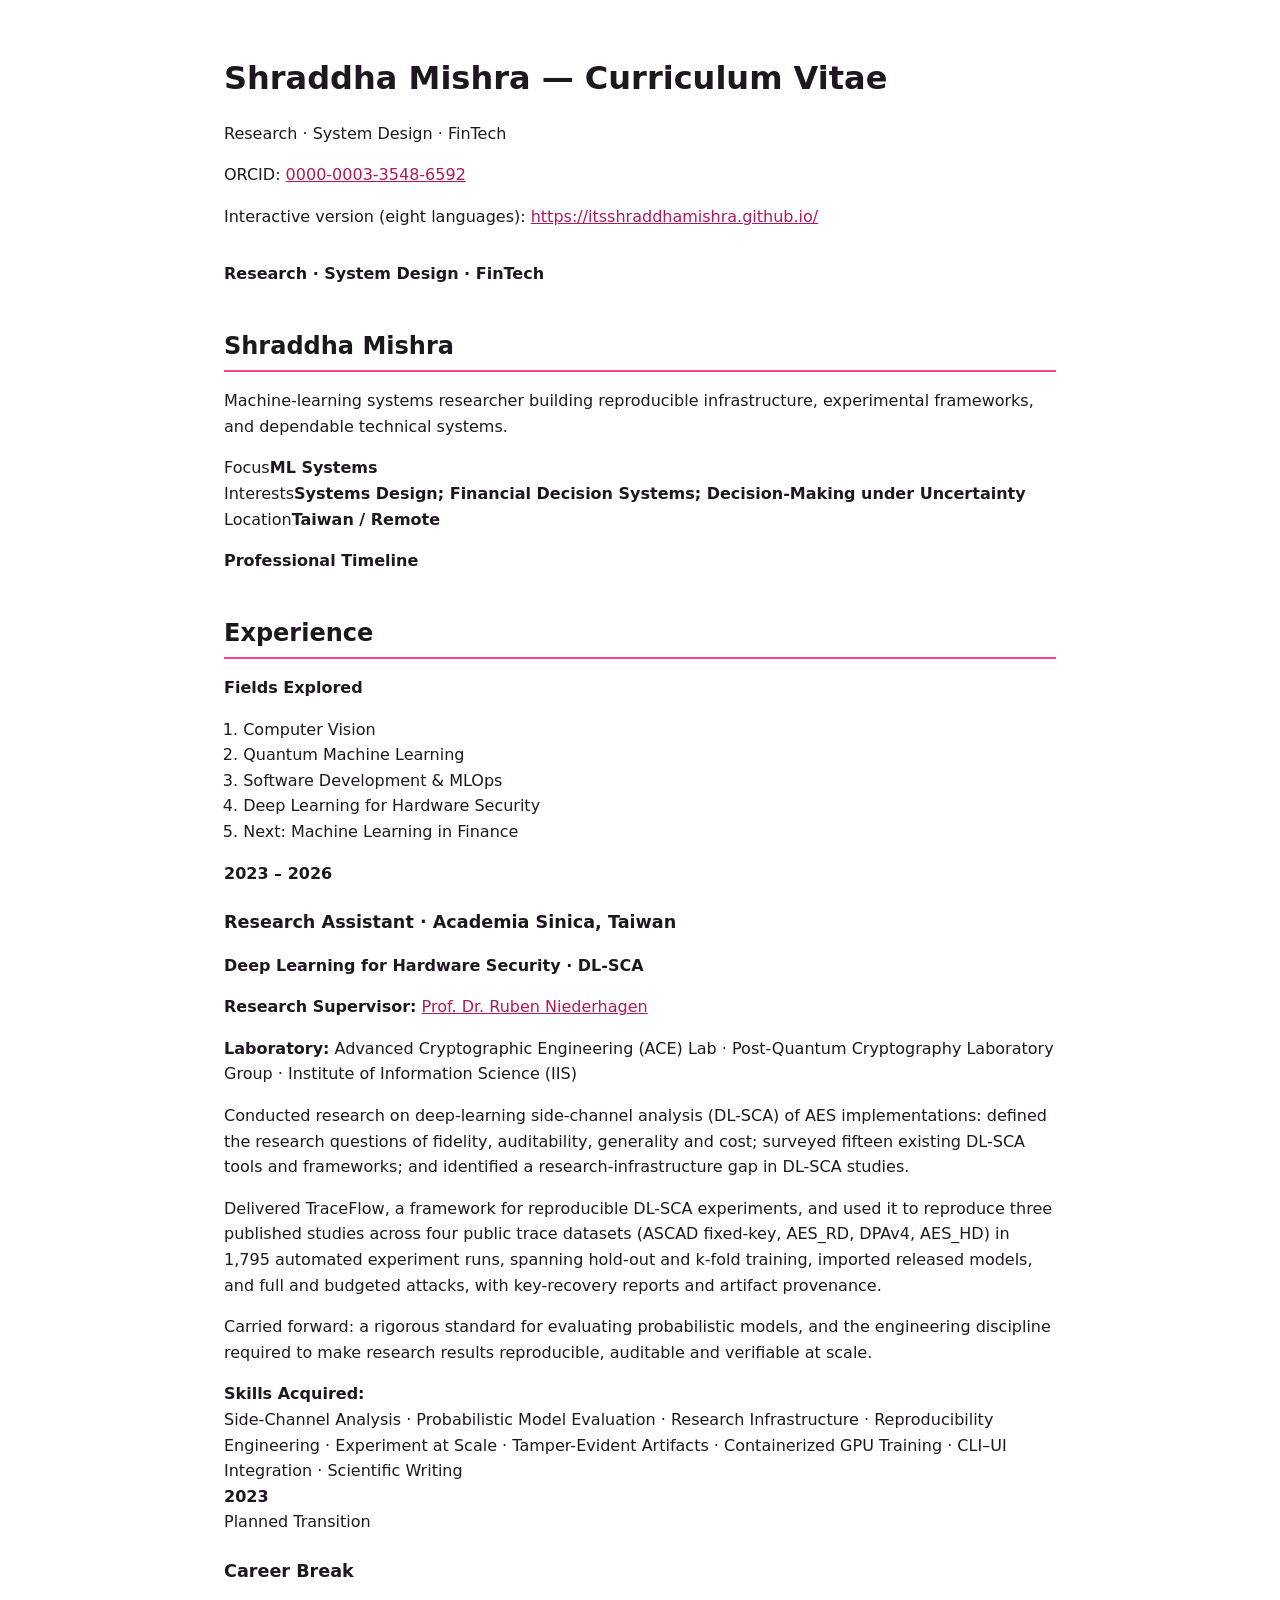
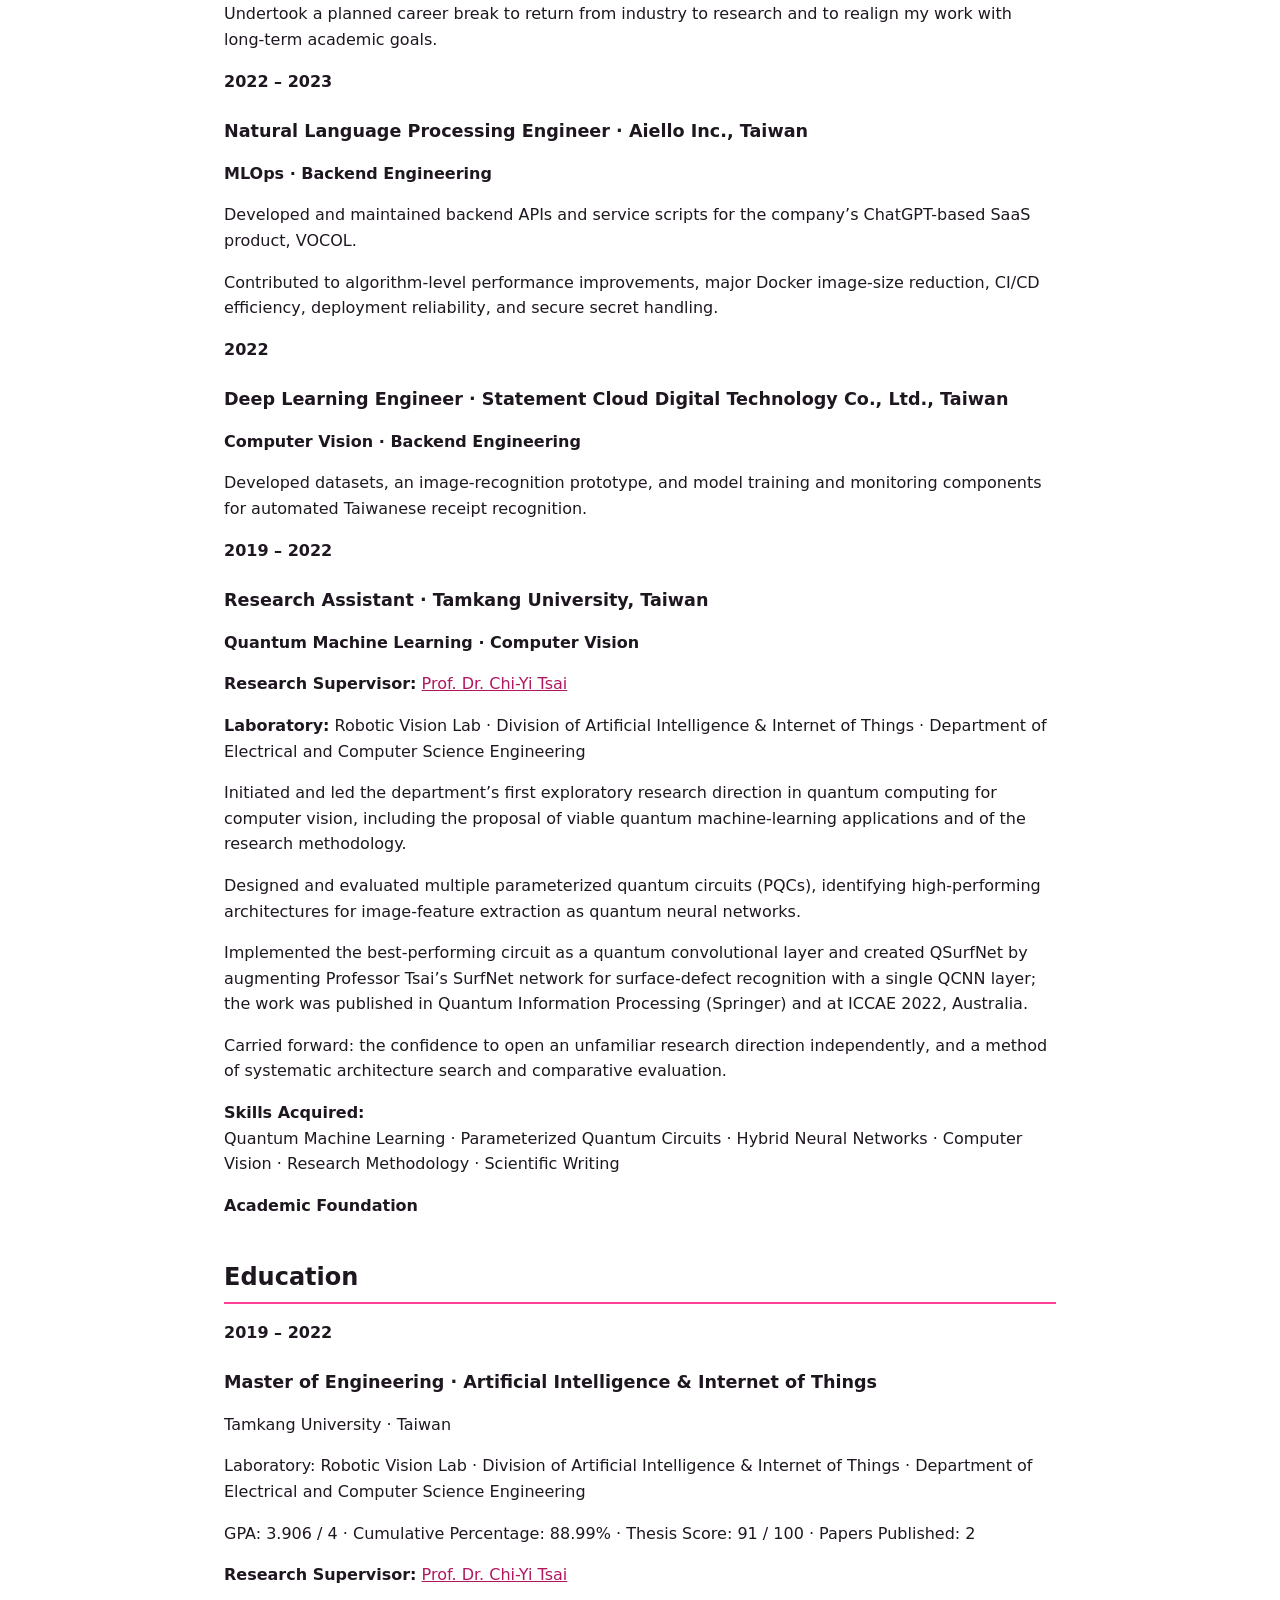
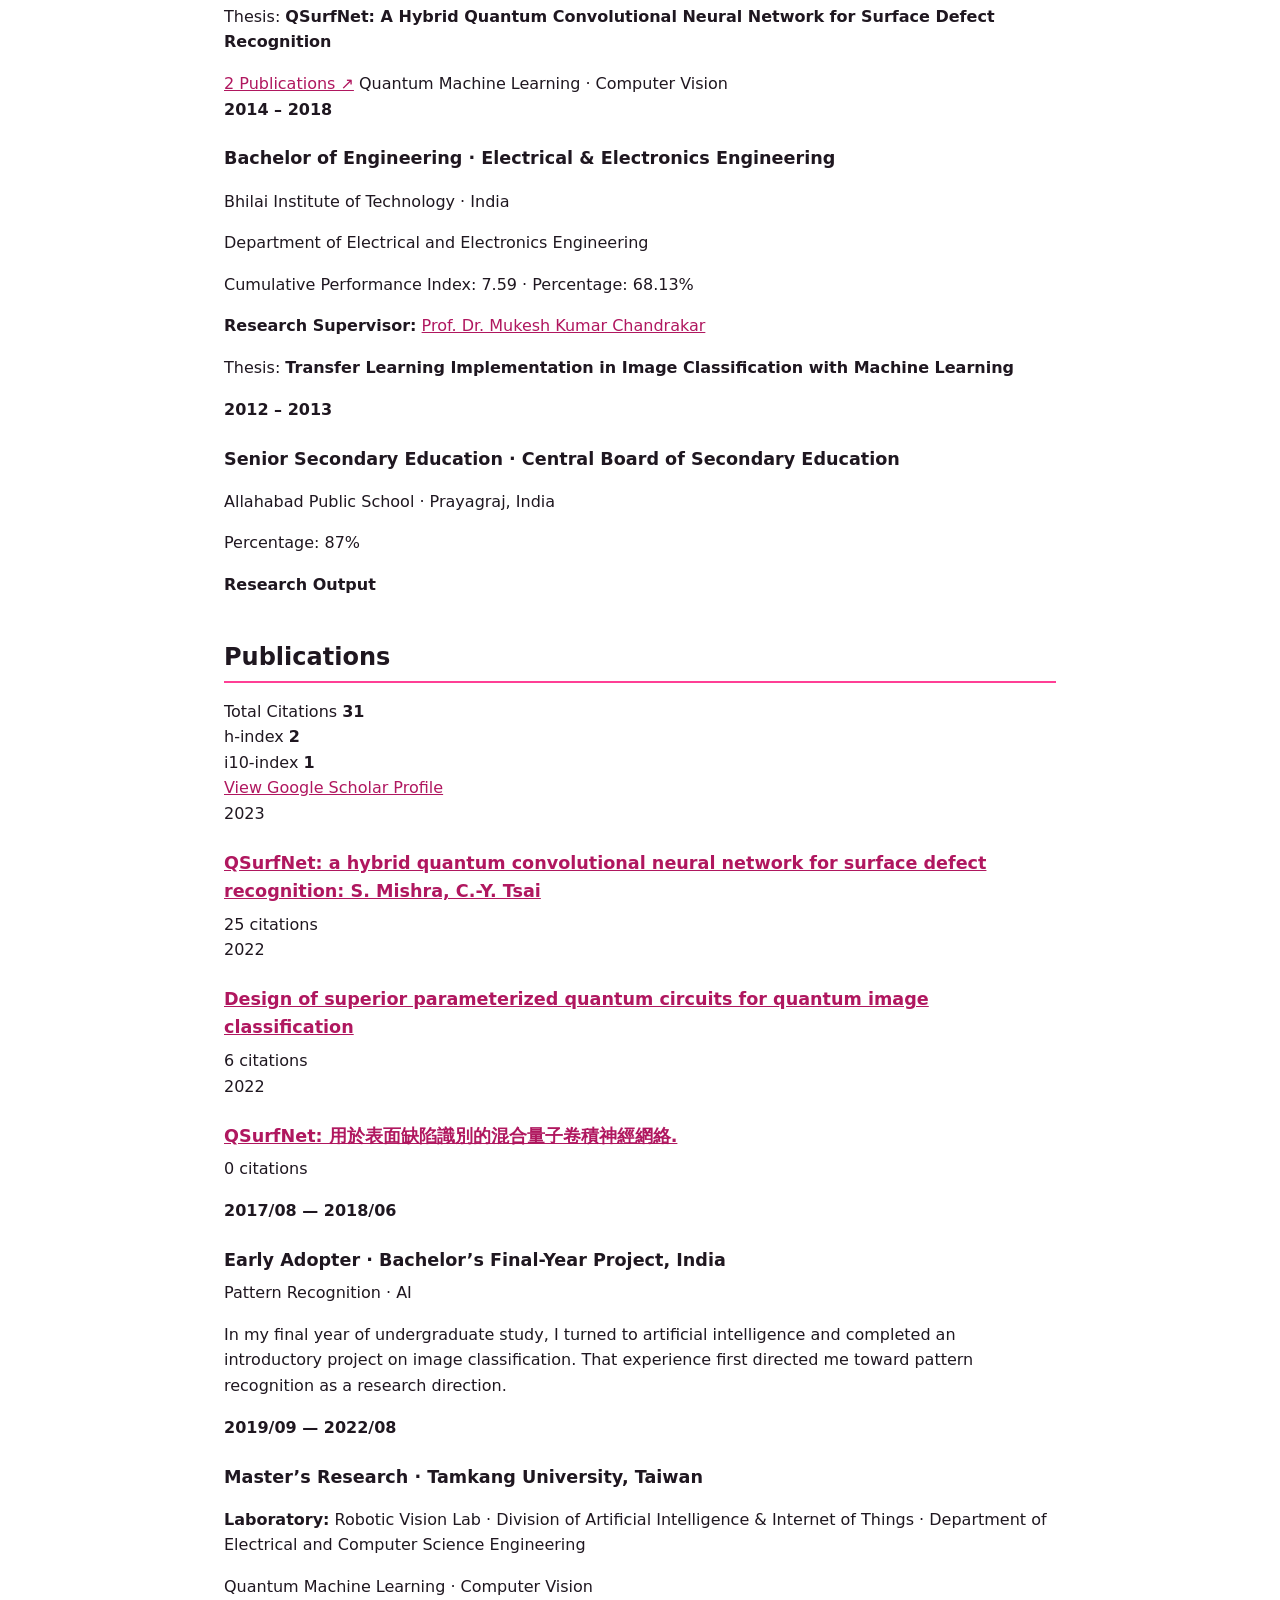
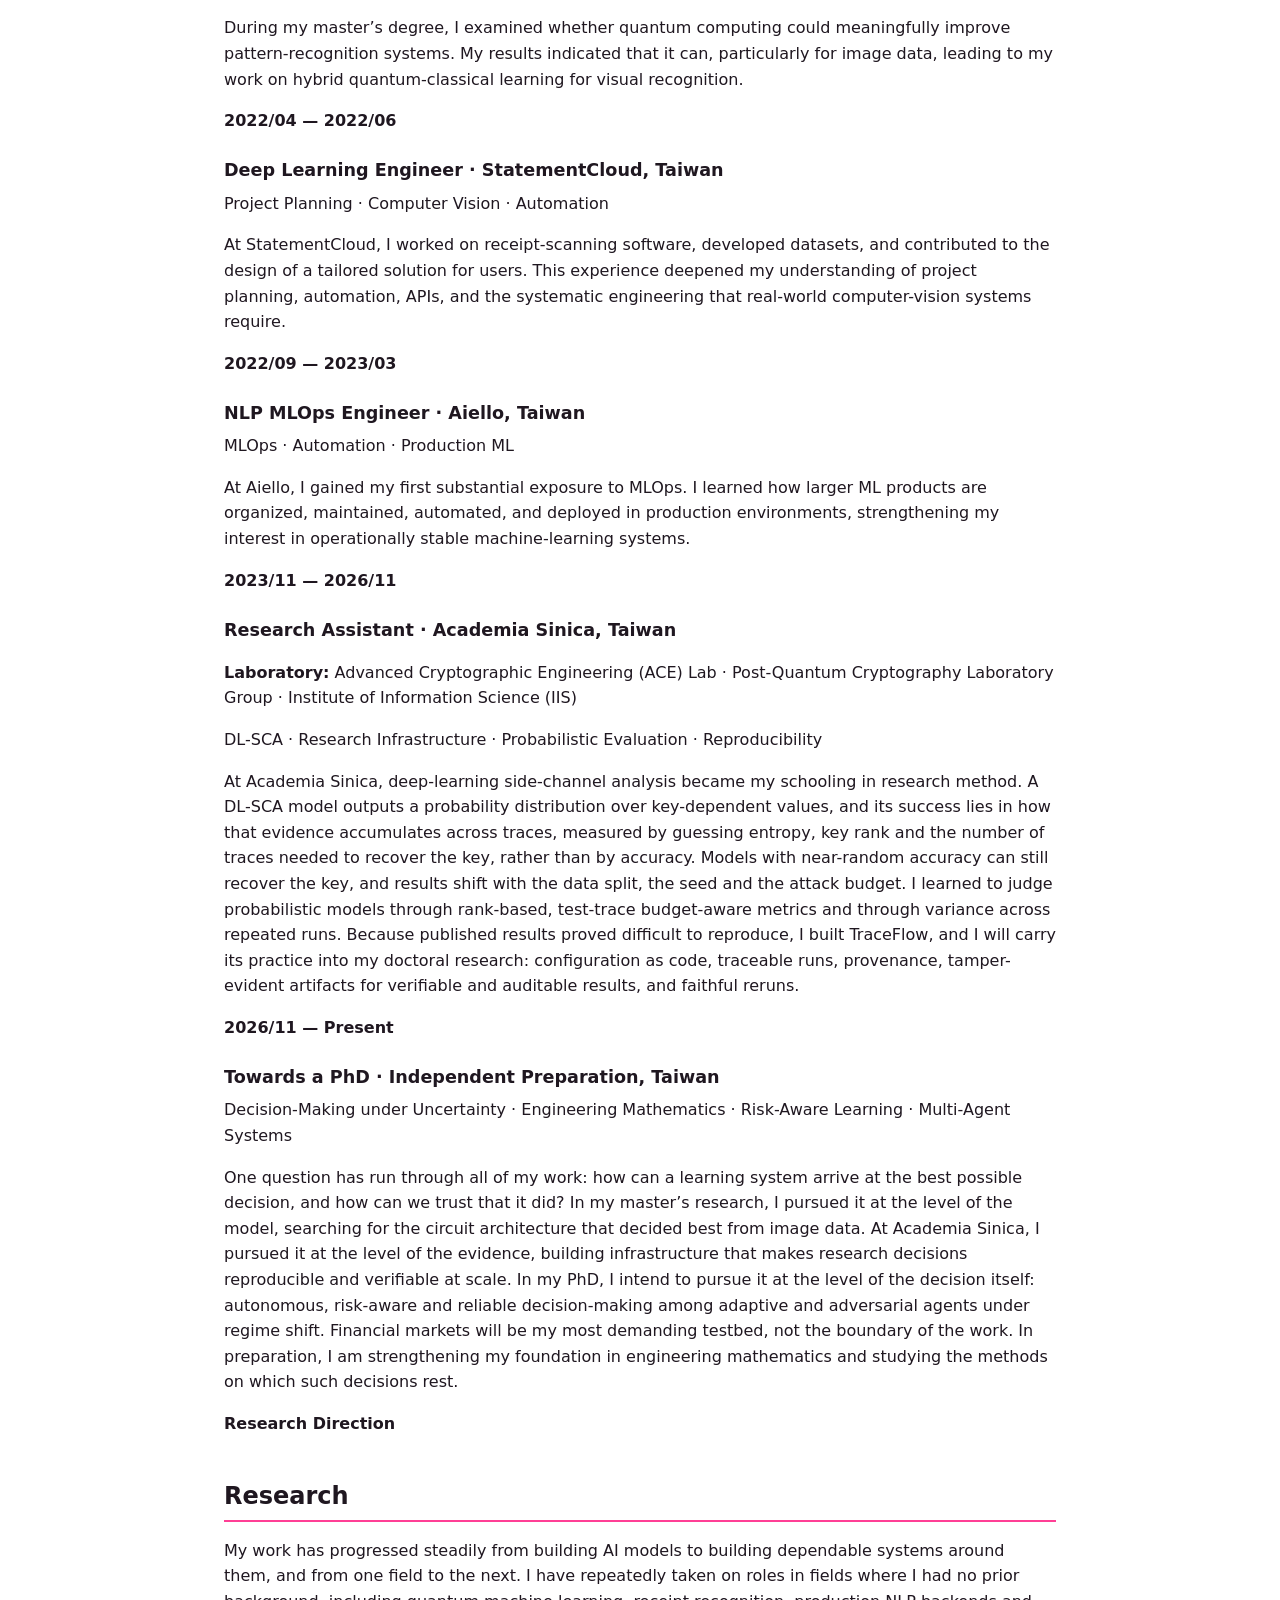
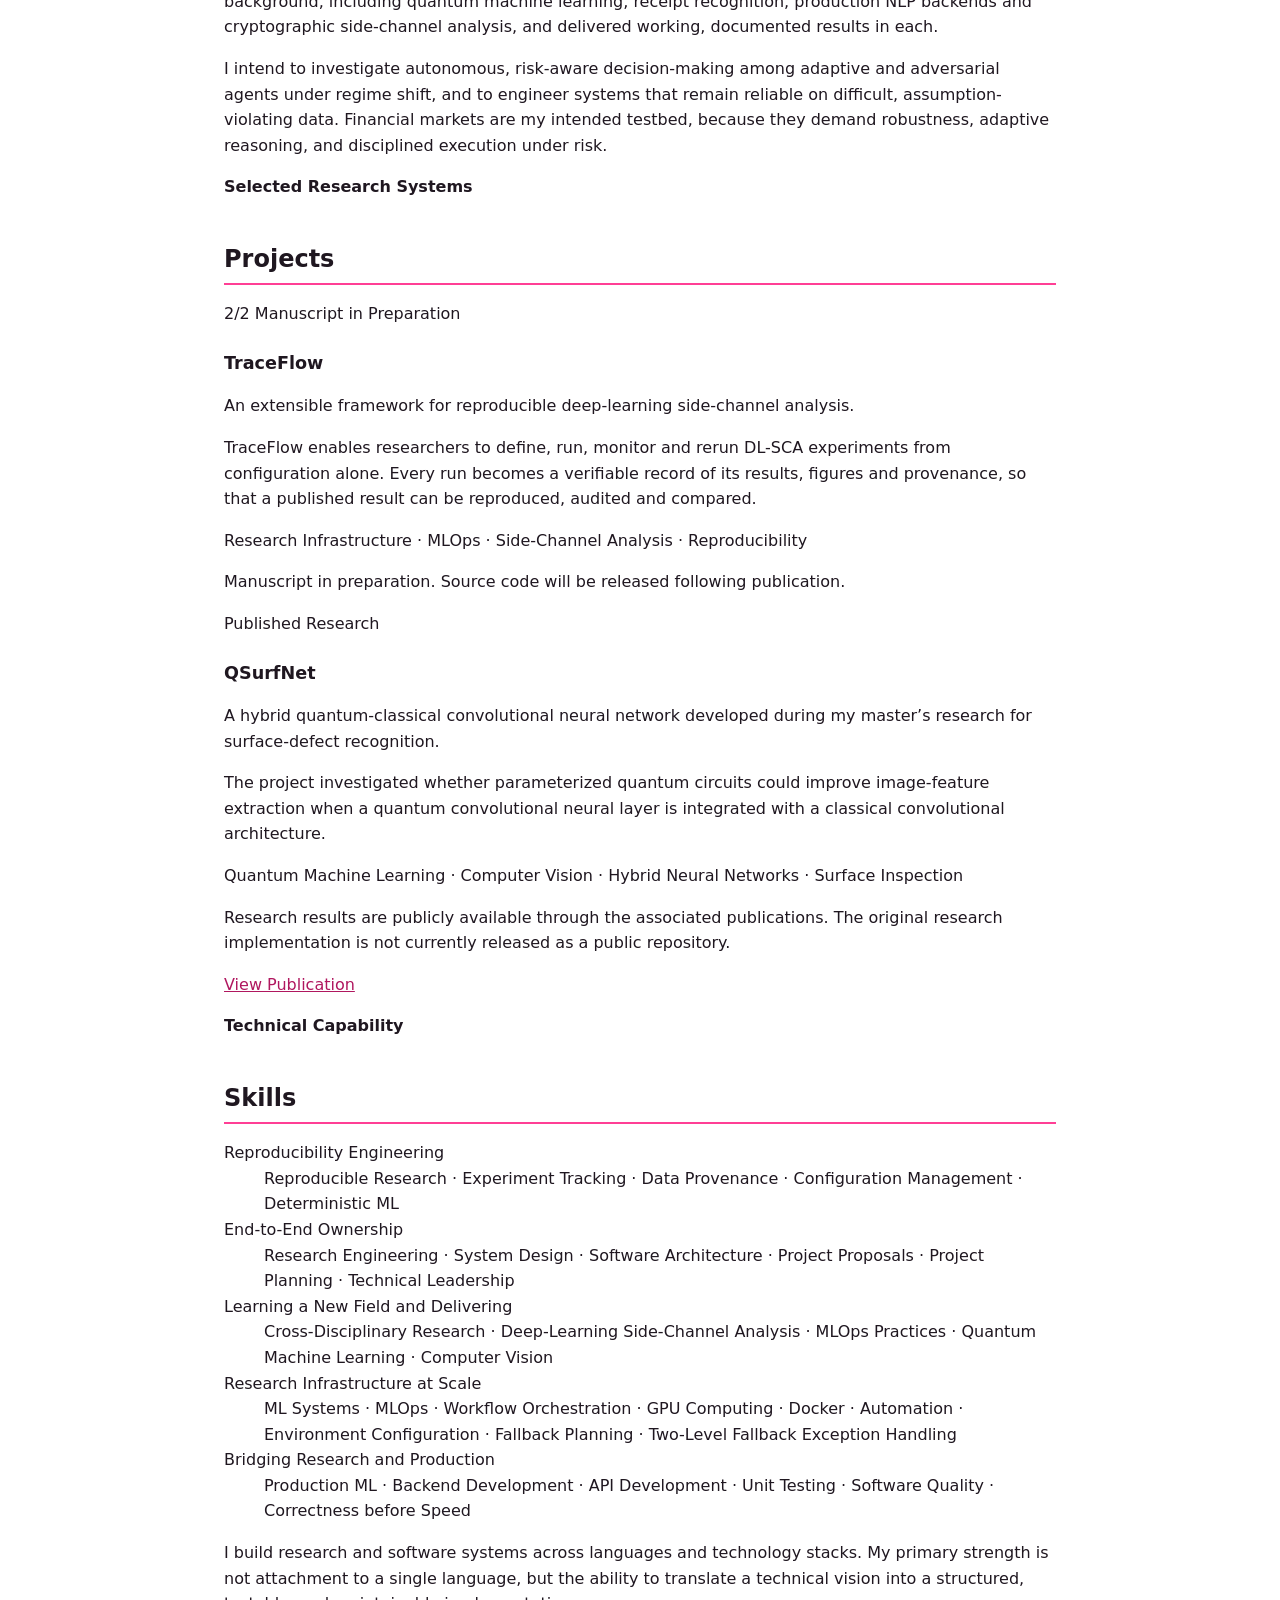
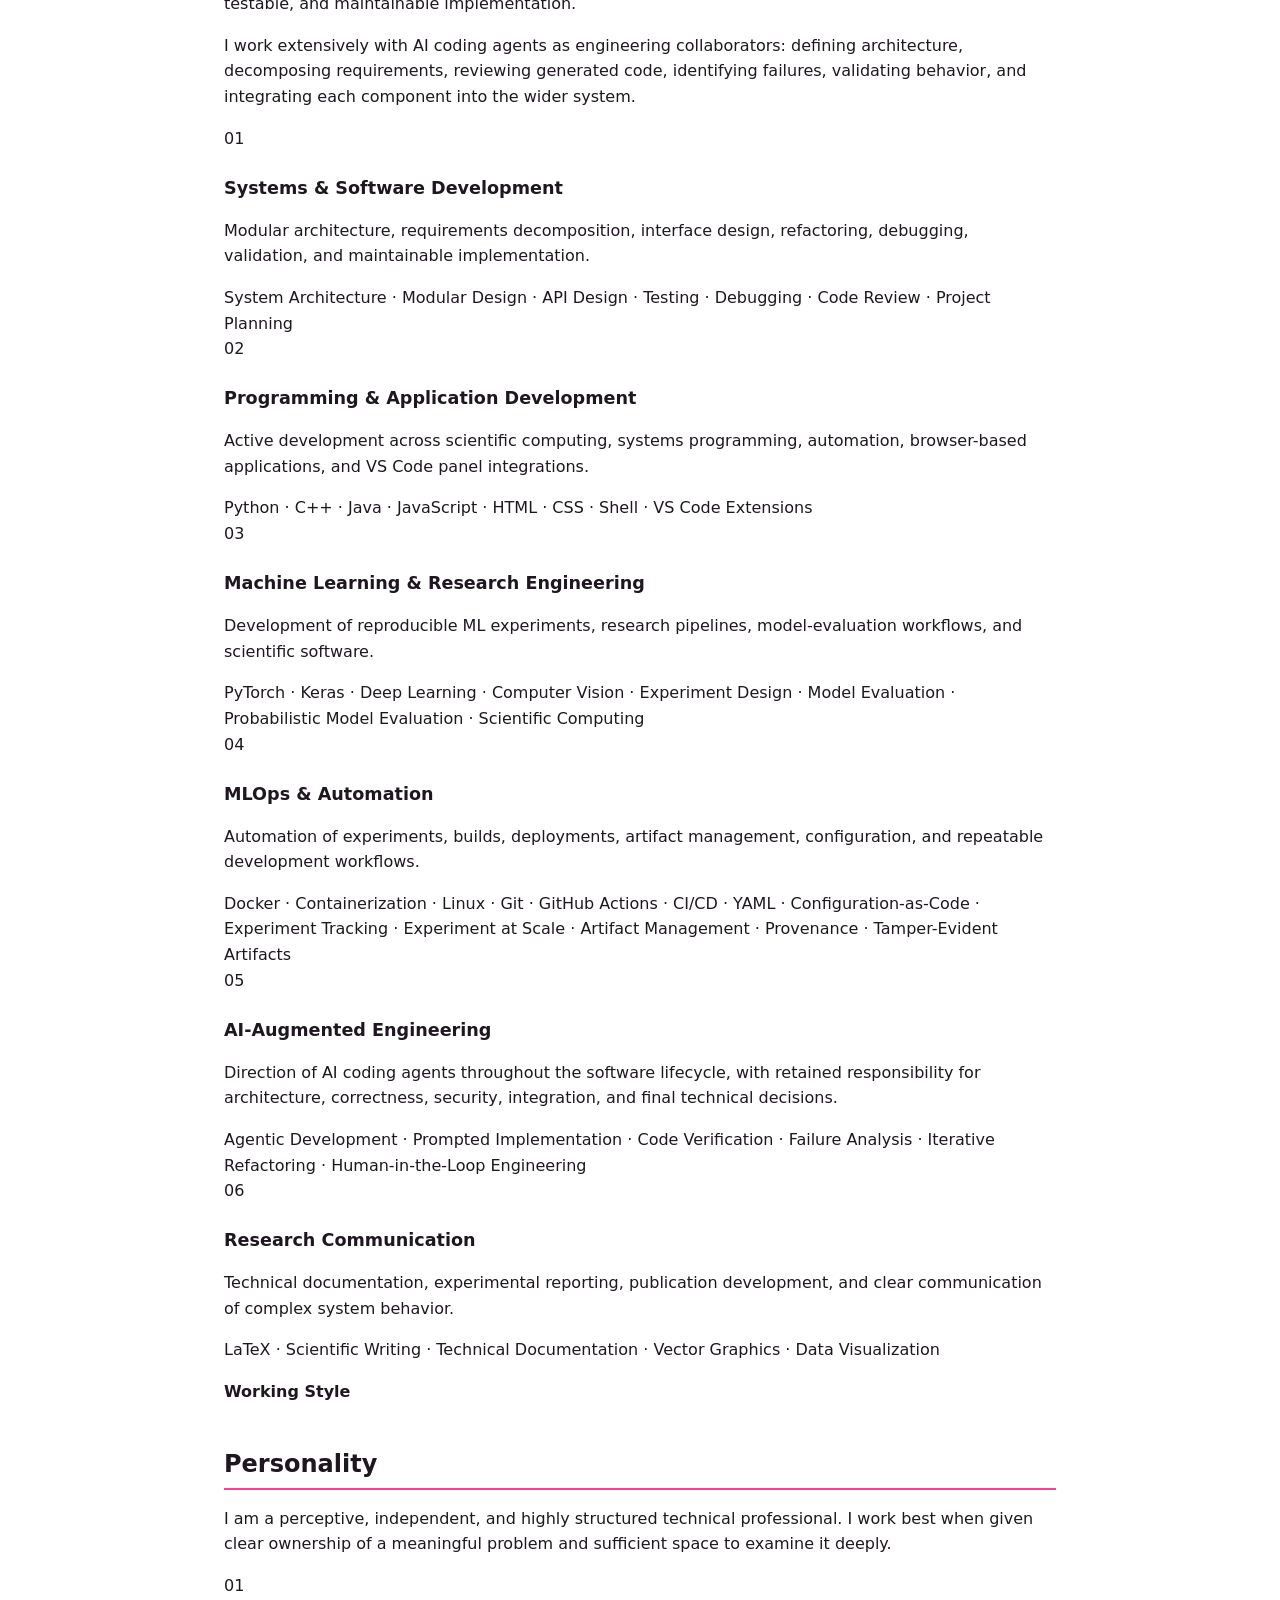
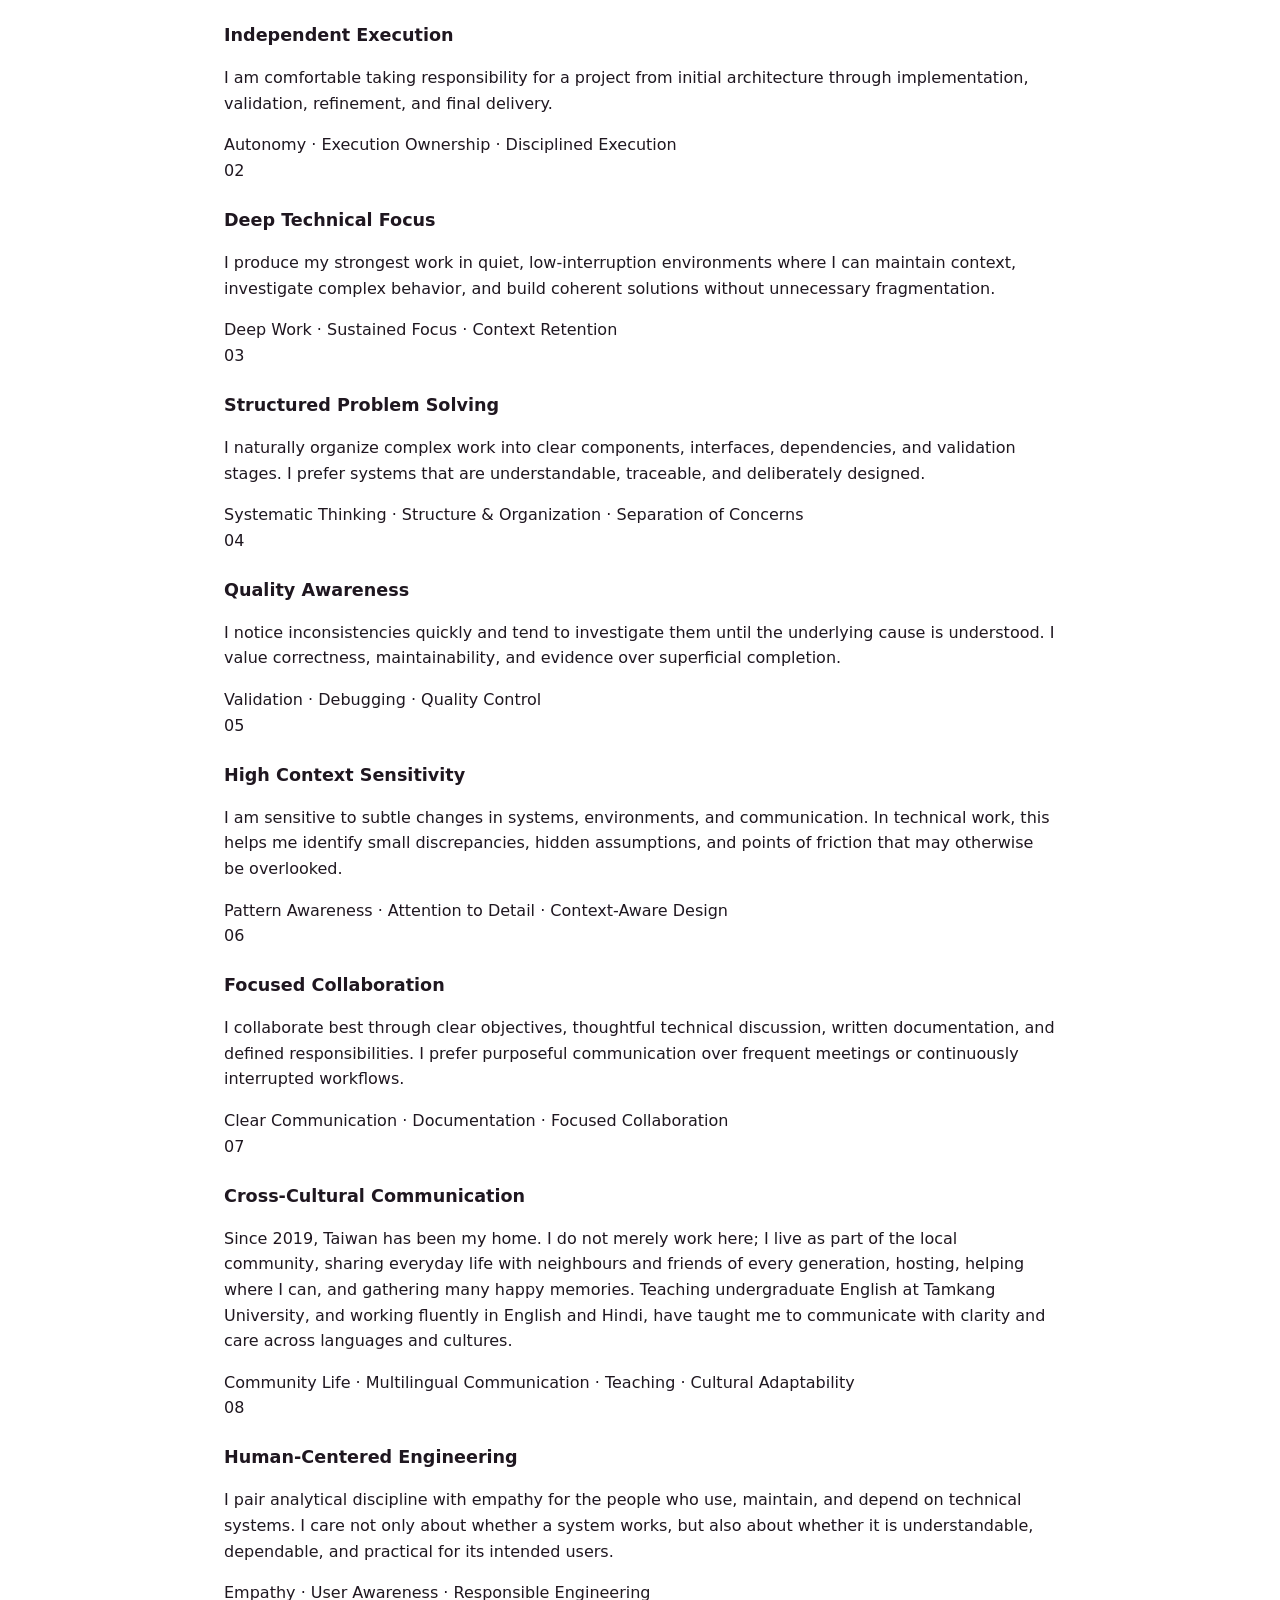
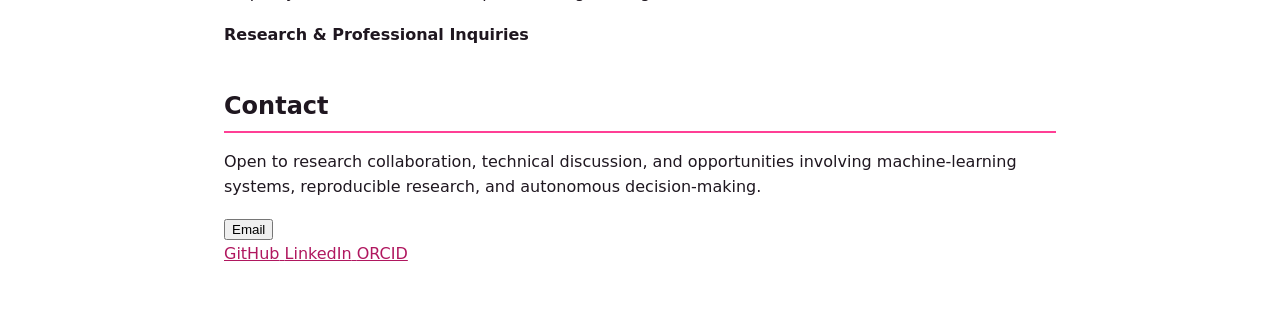
==== cv.html @ 2378e943 "feat: + update bundled digital CV" ====
<!DOCTYPE html>
<html lang="en">
<head>
  <meta charset="UTF-8">
  <meta name="viewport" content="width=device-width, initial-scale=1.0">
  <title>Shraddha Mishra — CV | Machine Learning Systems Researcher</title>
  <meta name="description" content="Curriculum vitae of Shraddha Mishra, machine-learning systems researcher: reproducible ML infrastructure, deep-learning side-channel analysis (Academia Sinica), quantum machine learning (Tamkang University), MLOps and risk-aware decision-making.">
  <meta name="author" content="Shraddha Mishra">
  <meta name="robots" content="index, follow, max-image-preview:large, max-snippet:-1">
  <link rel="canonical" href="https://itsshraddhamishra.github.io/cv.html">
  <link rel="icon" type="image/svg+xml" href="/favicon.svg">
  <meta property="og:type" content="profile">
  <meta property="og:title" content="Shraddha Mishra — CV | Machine Learning Systems Researcher">
  <meta property="og:description" content="Curriculum vitae of Shraddha Mishra, machine-learning systems researcher: reproducible ML infrastructure, deep-learning side-channel analysis (Academia Sinica), quantum machine learning (Tamkang University), MLOps and risk-aware decision-making.">
  <meta property="og:url" content="https://itsshraddhamishra.github.io/cv.html">
  <meta property="og:image" content="https://itsshraddhamishra.github.io/shraddha-mishra.png">
  <meta property="og:image:width" content="391">
  <meta property="og:image:height" content="391">
  <meta property="og:image:alt" content="Portrait of Shraddha Mishra, machine-learning systems researcher">
  <meta name="twitter:card" content="summary">
  <meta name="twitter:image" content="https://itsshraddhamishra.github.io/shraddha-mishra.png">
  <meta name="color-scheme" content="light dark">
  <script type="application/ld+json">{"@context":"https://schema.org","@type":"ProfilePage","url":"https://itsshraddhamishra.github.io/cv.html","image":"https://itsshraddhamishra.github.io/shraddha-mishra.png","primaryImageOfPage":{"@type":"ImageObject","url":"https://itsshraddhamishra.github.io/shraddha-mishra.png","width":391,"height":391},"mainEntity":{"@type":"Person","@id":"https://itsshraddhamishra.github.io/#shraddha-mishra","name":"Shraddha Mishra","jobTitle":"Machine Learning Systems Researcher","url":"https://itsshraddhamishra.github.io/","image":"https://itsshraddhamishra.github.io/shraddha-mishra.png","identifier":{"@type":"PropertyValue","propertyID":"ORCID","value":"0000-0003-3548-6592"},"sameAs":["https://github.com/ItsShraddhaMishra","https://www.linkedin.com/in/shraddha-mishra-b25728186/","https://scholar.google.com/citations?user=O5pkUdUAAAAJ&hl=en","https://orcid.org/0000-0003-3548-6592"]}}</script>
  <style>
    body { max-width: 52rem; margin: 0 auto; padding: 2rem 1rem 4rem;
           font-family: system-ui, -apple-system, "Segoe UI", sans-serif;
           line-height: 1.6; color: #1f1720; background: #fff; }
    a { color: #b0175f; }
    h1 { font-size: 2rem; margin-bottom: 0.25rem; }
    h2 { font-size: 1.5rem; margin: 2.5rem 0 1rem; padding-bottom: 0.3rem;
         border-bottom: 2px solid #ff3f95; }
    h3 { font-size: 1.1rem; margin: 1.4rem 0 0.4rem; }
    .cv-part { margin-top: 1rem; }
    .section-kicker, .career-year, .education-year, .journey-date,
    .career-field, .career-meta-label, .field-path-label { font-weight: 600; }
    .career-dot, .education-dot, .journey-path, .journey-index,
    .field-arrow, .status-dot { display: none; }
    ol, ul { padding-left: 1.2rem; }
    .interactive { margin: 0.5rem 0 2rem; }
    @media (prefers-color-scheme: dark) {
      body { color: #ecfff3; background: #020603; }
      a { color: #28ff78; }
      h2 { border-color: #28ff78; }
    }
  </style>
</head>
<body>
  <header class="cv-header">
    <h1>Shraddha Mishra — Curriculum Vitae</h1>
    <p>Research · System Design · FinTech</p>
    <p>ORCID: <a href="https://orcid.org/0000-0003-3548-6592">0000-0003-3548-6592</a></p>
  </header>
  <p class="interactive">
    Interactive version (eight languages): <a href="https://itsshraddhamishra.github.io/">https://itsshraddhamishra.github.io/</a>
  </p>
  <main>

  <div id="profile" class="cv-part">
    
    <section class="content-panel hero-panel">
      <p class="section-kicker">Research · System Design · FinTech</p>
      <h2 dir="ltr">Shraddha Mishra</h2>
      <p class="hero-copy">Machine-learning systems researcher building reproducible infrastructure, experimental frameworks, and dependable technical systems.</p>
      <div class="signal-grid">
        <article><span>Focus</span><strong>ML Systems</strong></article>
        <article><span>Interests</span><strong>Systems Design; Financial Decision Systems; Decision-Making under Uncertainty</strong></article>
        <article><span>Location</span><strong>Taiwan / Remote</strong></article>
      </div>
    </section>
  
  </div>

  <div id="experience" class="cv-part">
    
    <section class="content-panel experience-panel">
      <header class="experience-heading">
        <p class="section-kicker">Professional Timeline</p>
        <h2>Experience</h2>

        <div class="field-path">
          <p class="field-path-label">Fields Explored</p>
          <ol>
            
            <li class="field-chip">Computer Vision</li>
            <li class="field-arrow" aria-hidden="true">↓</li>
            <li class="field-chip">Quantum Machine Learning</li>
            <li class="field-arrow" aria-hidden="true">↓</li>
            <li class="field-chip">Software Development &amp; MLOps</li>
            <li class="field-arrow" aria-hidden="true">↓</li>
            <li class="field-chip">Deep Learning for Hardware Security</li>
            <li class="field-arrow" aria-hidden="true">↓</li>
            <li class="field-chip field-path-next">
              <span>Next:</span>
              Machine Learning in Finance
            </li>
          </ol>
        </div>
      </header>

      <div class="career-timeline">
        
        <article class="career-entry">
          <div class="career-marker">
            <span class="career-year">2023 – 2026</span>
            <span class="career-dot"></span>
          </div>

          <div class="career-details">
            

            <h3>
              Research Assistant
              <span>· Academia Sinica, Taiwan</span>
            </h3>

            <p class="career-field">Deep Learning for Hardware Security · DL-SCA</p>

            
            <p class="career-meta">
              <span class="career-meta-label">Research Supervisor:</span>
              <a
                href="https://scholar.google.com/citations?user=mPNOzDAAAAAJ&hl=en"
                target="_blank"
                rel="noopener noreferrer"
                dir="ltr"
              >Prof. Dr. Ruben Niederhagen</a>
            </p>

            
            <p class="career-meta">
              <span class="career-meta-label">Laboratory:</span>
              Advanced Cryptographic Engineering (ACE) Lab · Post-Quantum Cryptography Laboratory Group · Institute of Information Science (IIS)
            </p>

            <p>Conducted research on deep-learning side-channel analysis (DL-SCA) of AES implementations: defined the research questions of fidelity, auditability, generality and cost; surveyed fifteen existing DL-SCA tools and frameworks; and identified a research-infrastructure gap in DL-SCA studies.</p><p>Delivered TraceFlow, a framework for reproducible DL-SCA experiments, and used it to reproduce three published studies across four public trace datasets (ASCAD fixed-key, AES_RD, DPAv4, AES_HD) in 1,795 automated experiment runs, spanning hold-out and k-fold training, imported released models, and full and budgeted attacks, with key-recovery reports and artifact provenance.</p>
            <p class="career-carried"><span class="career-carried-label">Carried forward:</span> a rigorous standard for evaluating probabilistic models, and the engineering discipline required to make research results reproducible, auditable and verifiable at scale.</p>

            
            <div class="career-skills">
              <span class="career-meta-label">Skills Acquired:</span>
              <div class="career-skill-tags"><span>Side-Channel Analysis</span> · <span>Probabilistic Model Evaluation</span> · <span>Research Infrastructure</span> · <span>Reproducibility Engineering</span> · <span>Experiment at Scale</span> · <span>Tamper-Evident Artifacts</span> · <span>Containerized GPU Training</span> · <span>CLI–UI Integration</span> · <span>Scientific Writing</span></div>
            </div>
          </div>
        </article>
        <article class="career-entry career-break">
          <div class="career-marker">
            <span class="career-year">2023</span>
            <span class="career-dot"></span>
          </div>

          <div class="career-details">
            <span class="career-break-label">Planned Transition</span>

            <h3>
              Career Break
              
            </h3>

            

            

            

            <p>Undertook a planned career break to return from industry to research and to realign my work with long-term academic goals.</p>

            
          </div>
        </article>
        <article class="career-entry">
          <div class="career-marker">
            <span class="career-year">2022 – 2023</span>
            <span class="career-dot"></span>
          </div>

          <div class="career-details">
            

            <h3>
              Natural Language Processing Engineer
              <span>· Aiello Inc., Taiwan</span>
            </h3>

            <p class="career-field">MLOps · Backend Engineering</p>

            

            

            <p>Developed and maintained backend APIs and service scripts for the company’s ChatGPT-based SaaS product, VOCOL.</p><p>Contributed to algorithm-level performance improvements, major Docker image-size reduction, CI/CD efficiency, deployment reliability, and secure secret handling.</p>

            
          </div>
        </article>
        <article class="career-entry">
          <div class="career-marker">
            <span class="career-year">2022</span>
            <span class="career-dot"></span>
          </div>

          <div class="career-details">
            

            <h3>
              Deep Learning Engineer
              <span>· Statement Cloud Digital Technology Co., Ltd., Taiwan</span>
            </h3>

            <p class="career-field">Computer Vision · Backend Engineering</p>

            

            

            <p>Developed datasets, an image-recognition prototype, and model training and monitoring components for automated Taiwanese receipt recognition.</p>

            
          </div>
        </article>
        <article class="career-entry">
          <div class="career-marker">
            <span class="career-year">2019 – 2022</span>
            <span class="career-dot"></span>
          </div>

          <div class="career-details">
            

            <h3>
              Research Assistant
              <span>· Tamkang University, Taiwan</span>
            </h3>

            <p class="career-field">Quantum Machine Learning · Computer Vision</p>

            
            <p class="career-meta">
              <span class="career-meta-label">Research Supervisor:</span>
              <a
                href="https://scholar.google.com/citations?user=WbEw0RQAAAAJ&hl=en"
                target="_blank"
                rel="noopener noreferrer"
                dir="ltr"
              >Prof. Dr. Chi-Yi Tsai</a>
            </p>

            
            <p class="career-meta">
              <span class="career-meta-label">Laboratory:</span>
              Robotic Vision Lab · Division of Artificial Intelligence &amp; Internet of Things · Department of Electrical and Computer Science Engineering
            </p>

            <p>Initiated and led the department’s first exploratory research direction in quantum computing for computer vision, including the proposal of viable quantum machine-learning applications and of the research methodology.</p><p>Designed and evaluated multiple parameterized quantum circuits (PQCs), identifying high-performing architectures for image-feature extraction as quantum neural networks.</p><p>Implemented the best-performing circuit as a quantum convolutional layer and created QSurfNet by augmenting Professor Tsai’s SurfNet network for surface-defect recognition with a single QCNN layer; the work was published in Quantum Information Processing (Springer) and at ICCAE 2022, Australia.</p>
            <p class="career-carried"><span class="career-carried-label">Carried forward:</span> the confidence to open an unfamiliar research direction independently, and a method of systematic architecture search and comparative evaluation.</p>

            
            <div class="career-skills">
              <span class="career-meta-label">Skills Acquired:</span>
              <div class="career-skill-tags"><span>Quantum Machine Learning</span> · <span>Parameterized Quantum Circuits</span> · <span>Hybrid Neural Networks</span> · <span>Computer Vision</span> · <span>Research Methodology</span> · <span>Scientific Writing</span></div>
            </div>
          </div>
        </article>
      </div>
    </section>
  
  </div>

  <div id="education" class="cv-part">
    
    <section class="content-panel education-panel">
      <header class="education-heading">
        <p class="section-kicker">Academic Foundation</p>
        <h2>Education</h2>
      </header>

      <div class="education-timeline">
        
        <article class="education-entry">
          <div class="education-marker">
            <span class="education-year">2019 – 2022</span>
            <span class="education-dot"></span>
          </div>

          <div class="education-details">
            <h3>
              Master of Engineering
              <span>· Artificial Intelligence &amp; Internet of Things</span>
            </h3>

            <p class="education-institution">Tamkang University · Taiwan</p>

            <p>Laboratory: Robotic Vision Lab · Division of Artificial Intelligence &amp; Internet of Things · Department of Electrical and Computer Science Engineering</p><p>GPA: 3.906 / 4 · Cumulative Percentage: 88.99% · Thesis Score: 91 / 100 · Papers Published: 2</p>

            
            <p class="education-meta">
              <span class="career-meta-label">Research Supervisor:</span>
              <a href="https://scholar.google.com/citations?user=WbEw0RQAAAAJ&hl=en" target="_blank" rel="noopener noreferrer" dir="ltr">Prof. Dr. Chi-Yi Tsai</a>
            </p>

            
            <p>
              Thesis:
              <strong dir="ltr">QSurfNet: A Hybrid Quantum Convolutional Neural Network for Surface Defect Recognition</strong>
            </p>

            
            <div class="education-highlights">
              
              <a
                href="https://scholar.google.com/citations?user=O5pkUdUAAAAJ&hl=en"
                target="_blank"
                rel="noopener noreferrer"
                title="Open Google Scholar profile"
              >2 Publications ↗</a>
              <span>Quantum Machine Learning</span> · <span>Computer Vision</span>
            </div>
          </div>
        </article>
        <article class="education-entry">
          <div class="education-marker">
            <span class="education-year">2014 – 2018</span>
            <span class="education-dot"></span>
          </div>

          <div class="education-details">
            <h3>
              Bachelor of Engineering
              <span>· Electrical &amp; Electronics Engineering</span>
            </h3>

            <p class="education-institution">Bhilai Institute of Technology · India</p>

            <p>Department of Electrical and Electronics Engineering</p><p>Cumulative Performance Index: 7.59 · Percentage: 68.13%</p>

            
            <p class="education-meta">
              <span class="career-meta-label">Research Supervisor:</span>
              <a href="https://scholar.google.com/citations?user=r7OcorcAAAAJ&hl=en" target="_blank" rel="noopener noreferrer" dir="ltr">Prof. Dr. Mukesh Kumar Chandrakar</a>
            </p>

            
            <p>
              Thesis:
              <strong dir="ltr">Transfer Learning Implementation in Image Classification with Machine Learning</strong>
            </p>

            
          </div>
        </article>
        <article class="education-entry education-school">
          <div class="education-marker">
            <span class="education-year">2012 – 2013</span>
            <span class="education-dot"></span>
          </div>

          <div class="education-details">
            <h3>
              Senior Secondary Education
              <span>· Central Board of Secondary Education</span>
            </h3>

            <p class="education-institution">Allahabad Public School · Prayagraj, India</p>

            <p>Percentage: 87%</p>

            

            

            
          </div>
        </article>
      </div>
    </section>
  
  </div>

  <div id="publications" class="cv-part">
    
      <section class="content-panel publications-panel">
        <header class="publications-heading">
          <p class="section-kicker">Research Output</p>
          <h2>Publications</h2>

          
    <div class="scholar-metrics">
      <article>
        <span>Total Citations</span>
        <strong>31</strong>
      </article>

      <article>
        <span dir="ltr">h-index</span>
        <strong>2</strong>
      </article>

      <article>
        <span dir="ltr">i10-index</span>
        <strong>1</strong>
      </article>
    </div>
  
          
    <a
      class="scholar-profile-link"
      href="https://scholar.google.com/citations?user=O5pkUdUAAAAJ&amp;hl=en"
      target="_blank"
      rel="noopener noreferrer"
    >
      View Google Scholar Profile
    </a>
  
        </header>

        <div class="publication-list">
          
    <article class="publication-entry">
      <span class="publication-index">2023</span>

      <div class="publication-details">
        <h3 dir="auto">
      <a
        href="https://scholar.google.com/citations?view_op=view_citation&amp;hl=en&amp;user=O5pkUdUAAAAJ&amp;citation_for_view=O5pkUdUAAAAJ%3A9yKSN-GCB0IC"
        target="_blank"
        rel="noopener noreferrer"
      >
        QSurfNet: a hybrid quantum convolutional neural network for surface defect recognition: S. Mishra, C.-Y. Tsai
      </a>
    </h3>

        <div class="publication-meta">
          <span>25 citations</span>
        </div>
      </div>
    </article>
  
    <article class="publication-entry">
      <span class="publication-index">2022</span>

      <div class="publication-details">
        <h3 dir="auto">
      <a
        href="https://scholar.google.com/citations?view_op=view_citation&amp;hl=en&amp;user=O5pkUdUAAAAJ&amp;citation_for_view=O5pkUdUAAAAJ%3Ad1gkVwhDpl0C"
        target="_blank"
        rel="noopener noreferrer"
      >
        Design of superior parameterized quantum circuits for quantum image classification
      </a>
    </h3>

        <div class="publication-meta">
          <span>6 citations</span>
        </div>
      </div>
    </article>
  
    <article class="publication-entry">
      <span class="publication-index">2022</span>

      <div class="publication-details">
        <h3 dir="auto">
      <a
        href="https://scholar.google.com/citations?view_op=view_citation&amp;hl=en&amp;user=O5pkUdUAAAAJ&amp;citation_for_view=O5pkUdUAAAAJ%3AqjMakFHDy7sC"
        target="_blank"
        rel="noopener noreferrer"
      >
        QSurfNet: 用於表面缺陷識別的混合量子卷積神經網絡.
      </a>
    </h3>

        <div class="publication-meta">
          <span>0 citations</span>
        </div>
      </div>
    </article>
  
        </div>
      </section>
    
  </div>

  <div id="research" class="cv-part">
    
    <section class="content-panel research-panel">
      <div class="research-journey">
        <div class="journey-map">
          
          <article class="journey-entry">
            <div class="journey-range">
              <span class="journey-index">01</span>
              <span class="journey-date">2017/08 — 2018/06</span>
            </div>

            <div class="journey-path" aria-hidden="true"></div>

            <div class="journey-body">
              <h3>Early Adopter <span>· Bachelor’s Final-Year Project, India</span></h3>
              
              <div class="journey-tags">
                <span>Pattern Recognition</span> · <span>AI</span>
              </div>
              <p>In my final year of undergraduate study, I turned to artificial intelligence and completed an introductory project on image classification. That experience first directed me toward pattern recognition as a research direction.</p>
            </div>
          </article>
          <article class="journey-entry">
            <div class="journey-range">
              <span class="journey-index">02</span>
              <span class="journey-date">2019/09 — 2022/08</span>
            </div>

            <div class="journey-path" aria-hidden="true"></div>

            <div class="journey-body">
              <h3>Master’s Research <span>· Tamkang University, Taiwan</span></h3>
              
              <p class="journey-lab">
                <span class="career-meta-label">Laboratory:</span>
                Robotic Vision Lab · Division of Artificial Intelligence &amp; Internet of Things · Department of Electrical and Computer Science Engineering
              </p>
              <div class="journey-tags">
                <span>Quantum Machine Learning</span> · <span>Computer Vision</span>
              </div>
              <p>During my master’s degree, I examined whether quantum computing could meaningfully improve pattern-recognition systems. My results indicated that it can, particularly for image data, leading to my work on hybrid quantum-classical learning for visual recognition.</p>
            </div>
          </article>
          <article class="journey-entry">
            <div class="journey-range">
              <span class="journey-index">03</span>
              <span class="journey-date">2022/04 — 2022/06</span>
            </div>

            <div class="journey-path" aria-hidden="true"></div>

            <div class="journey-body">
              <h3>Deep Learning Engineer <span>· StatementCloud, Taiwan</span></h3>
              
              <div class="journey-tags">
                <span>Project Planning</span> · <span>Computer Vision</span> · <span>Automation</span>
              </div>
              <p>At StatementCloud, I worked on receipt-scanning software, developed datasets, and contributed to the design of a tailored solution for users. This experience deepened my understanding of project planning, automation, APIs, and the systematic engineering that real-world computer-vision systems require.</p>
            </div>
          </article>
          <article class="journey-entry">
            <div class="journey-range">
              <span class="journey-index">04</span>
              <span class="journey-date">2022/09 — 2023/03</span>
            </div>

            <div class="journey-path" aria-hidden="true"></div>

            <div class="journey-body">
              <h3>NLP MLOps Engineer <span>· Aiello, Taiwan</span></h3>
              
              <div class="journey-tags">
                <span>MLOps</span> · <span>Automation</span> · <span>Production ML</span>
              </div>
              <p>At Aiello, I gained my first substantial exposure to MLOps. I learned how larger ML products are organized, maintained, automated, and deployed in production environments, strengthening my interest in operationally stable machine-learning systems.</p>
            </div>
          </article>
          <article class="journey-entry">
            <div class="journey-range">
              <span class="journey-index">05</span>
              <span class="journey-date">2023/11 — 2026/11</span>
            </div>

            <div class="journey-path" aria-hidden="true"></div>

            <div class="journey-body">
              <h3>Research Assistant <span>· Academia Sinica, Taiwan</span></h3>
              
              <p class="journey-lab">
                <span class="career-meta-label">Laboratory:</span>
                Advanced Cryptographic Engineering (ACE) Lab · Post-Quantum Cryptography Laboratory Group · Institute of Information Science (IIS)
              </p>
              <div class="journey-tags">
                <span>DL-SCA</span> · <span>Research Infrastructure</span> · <span>Probabilistic Evaluation</span> · <span>Reproducibility</span>
              </div>
              <p>At Academia Sinica, deep-learning side-channel analysis became my schooling in research method. A DL-SCA model outputs a probability distribution over key-dependent values, and its success lies in how that evidence accumulates across traces, measured by guessing entropy, key rank and the number of traces needed to recover the key, rather than by accuracy. Models with near-random accuracy can still recover the key, and results shift with the data split, the seed and the attack budget. I learned to judge probabilistic models through rank-based, test-trace budget-aware metrics and through variance across repeated runs. Because published results proved difficult to reproduce, I built TraceFlow, and I will carry its practice into my doctoral research: configuration as code, traceable runs, provenance, tamper-evident artifacts for verifiable and auditable results, and faithful reruns.</p>
            </div>
          </article>
          <article class="journey-entry">
            <div class="journey-range">
              <span class="journey-index">06</span>
              <span class="journey-date">2026/11 — Present</span>
            </div>

            <div class="journey-path" aria-hidden="true"></div>

            <div class="journey-body">
              <h3>Towards a PhD <span>· Independent Preparation, Taiwan</span></h3>
              
              <div class="journey-tags">
                <span>Decision-Making under Uncertainty</span> · <span>Engineering Mathematics</span> · <span>Risk-Aware Learning</span> · <span>Multi-Agent Systems</span>
              </div>
              <p>One question has run through all of my work: how can a learning system arrive at the best possible decision, and how can we trust that it did? In my master’s research, I pursued it at the level of the model, searching for the circuit architecture that decided best from image data. At Academia Sinica, I pursued it at the level of the evidence, building infrastructure that makes research decisions reproducible and verifiable at scale. In my PhD, I intend to pursue it at the level of the decision itself: autonomous, risk-aware and reliable decision-making among adaptive and adversarial agents under regime shift. Financial markets will be my most demanding testbed, not the boundary of the work. In preparation, I am strengthening my foundation in engineering mathematics and studying the methods on which such decisions rest.</p>
            </div>
          </article>
        </div>

        <div class="research-heading">
          <p class="section-kicker">Research Direction</p>
          <h2>Research</h2>

          <div class="research-future">
            <p>My work has progressed steadily from building AI models to building dependable systems around them, and from one field to the next. I have repeatedly taken on roles in fields where I had no prior background, including quantum machine learning, receipt recognition, production NLP backends and cryptographic side-channel analysis, and delivered working, documented results in each.</p><p>I intend to investigate autonomous, risk-aware decision-making among adaptive and adversarial agents under regime shift, and to engineer systems that remain reliable on difficult, assumption-violating data. Financial markets are my intended testbed, because they demand robustness, adaptive reasoning, and disciplined execution under risk.</p>
          </div>
        </div>
      </div>
    </section>
  
  </div>

  <div id="projects" class="cv-part">
    
    <section class="content-panel projects-panel">
      <p class="section-kicker">Selected Research Systems</p>
      <h2>Projects</h2>

      <div class="project-grid">
        
        <article class="project-card">
          <div class="project-status">
            <span class="status-dot"></span>
            2/2 Manuscript in Preparation
          </div>

          <h3 dir="ltr">TraceFlow</h3>

          <p>An extensible framework for reproducible deep-learning side-channel analysis.</p><p>TraceFlow enables researchers to define, run, monitor and rerun DL-SCA experiments from configuration alone. Every run becomes a verifiable record of its results, figures and provenance, so that a published result can be reproduced, audited and compared.</p>

          <div class="project-tags">
            <span>Research Infrastructure</span> · <span>MLOps</span> · <span>Side-Channel Analysis</span> · <span>Reproducibility</span>
          </div>

          <p class="project-availability">Manuscript in preparation. Source code will be released following publication.</p>

          
        </article>
        <article class="project-card">
          <div class="project-status project-status-complete">
            <span class="status-dot"></span>
            Published Research
          </div>

          <h3 dir="ltr">QSurfNet</h3>

          <p>A hybrid quantum-classical convolutional neural network developed during my master’s research for surface-defect recognition.</p><p>The project investigated whether parameterized quantum circuits could improve image-feature extraction when a quantum convolutional neural layer is integrated with a classical convolutional architecture.</p>

          <div class="project-tags">
            <span>Quantum Machine Learning</span> · <span>Computer Vision</span> · <span>Hybrid Neural Networks</span> · <span>Surface Inspection</span>
          </div>

          <p class="project-availability">Research results are publicly available through the associated publications. The original research implementation is not currently released as a public repository.</p>

          
          <a
            class="project-link"
            href="https://link.springer.com/article/10.1007/s11128-023-03930-5"
            target="_blank"
            rel="noopener noreferrer"
          >
            View Publication
          </a>
        </article>
      </div>
    </section>
  
  </div>

  <div id="skills" class="cv-part">
    
    <section class="content-panel skills-panel">
      <header class="skills-heading">
        <p class="section-kicker">Technical Capability</p>
        <h2>Skills</h2>

        <dl class="core-strengths" aria-label="Core technical strengths">
          
          <div class="core-strength">
            <dt>Reproducibility Engineering</dt>
            <dd><span>Reproducible Research</span> · <span>Experiment Tracking</span> · <span>Data Provenance</span> · <span>Configuration Management</span> · <span>Deterministic ML</span></dd>
          </div>
          <div class="core-strength">
            <dt>End-to-End Ownership</dt>
            <dd><span>Research Engineering</span> · <span>System Design</span> · <span>Software Architecture</span> · <span>Project Proposals</span> · <span>Project Planning</span> · <span>Technical Leadership</span></dd>
          </div>
          <div class="core-strength">
            <dt>Learning a New Field and Delivering</dt>
            <dd><span>Cross-Disciplinary Research</span> · <span>Deep-Learning Side-Channel Analysis</span> · <span>MLOps Practices</span> · <span>Quantum Machine Learning</span> · <span>Computer Vision</span></dd>
          </div>
          <div class="core-strength">
            <dt>Research Infrastructure at Scale</dt>
            <dd><span>ML Systems</span> · <span>MLOps</span> · <span>Workflow Orchestration</span> · <span>GPU Computing</span> · <span>Docker</span> · <span>Automation</span> · <span>Environment Configuration</span> · <span>Fallback Planning</span> · <span>Two-Level Fallback Exception Handling</span></dd>
          </div>
          <div class="core-strength">
            <dt>Bridging Research and Production</dt>
            <dd><span>Production ML</span> · <span>Backend Development</span> · <span>API Development</span> · <span>Unit Testing</span> · <span>Software Quality</span> · <span>Correctness before Speed</span></dd>
          </div>
        </dl>

        <p class="skills-introduction">I build research and software systems across languages and technology stacks. My primary strength is not attachment to a single language, but the ability to translate a technical vision into a structured, testable, and maintainable implementation.</p><p class="skills-introduction">I work extensively with AI coding agents as engineering collaborators: defining architecture, decomposing requirements, reviewing generated code, identifying failures, validating behavior, and integrating each component into the wider system.</p>
      </header>

      <div class="skills-matrix">
        
        <article class="skill-group">
          <span class="skill-index">01</span>

          <div>
            <h3>Systems &amp; Software Development</h3>
            <p>Modular architecture, requirements decomposition, interface design, refactoring, debugging, validation, and maintainable implementation.</p>

            <div class="skill-tags">
              <span>System Architecture</span> · <span>Modular Design</span> · <span>API Design</span> · <span>Testing</span> · <span>Debugging</span> · <span>Code Review</span> · <span>Project Planning</span>
            </div>
          </div>
        </article>
        <article class="skill-group">
          <span class="skill-index">02</span>

          <div>
            <h3>Programming &amp; Application Development</h3>
            <p>Active development across scientific computing, systems programming, automation, browser-based applications, and VS Code panel integrations.</p>

            <div class="skill-tags">
              <span>Python</span> · <span>C++</span> · <span>Java</span> · <span>JavaScript</span> · <span>HTML</span> · <span>CSS</span> · <span>Shell</span> · <span>VS Code Extensions</span>
            </div>
          </div>
        </article>
        <article class="skill-group">
          <span class="skill-index">03</span>

          <div>
            <h3>Machine Learning &amp; Research Engineering</h3>
            <p>Development of reproducible ML experiments, research pipelines, model-evaluation workflows, and scientific software.</p>

            <div class="skill-tags">
              <span>PyTorch</span> · <span>Keras</span> · <span>Deep Learning</span> · <span>Computer Vision</span> · <span>Experiment Design</span> · <span>Model Evaluation</span> · <span>Probabilistic Model Evaluation</span> · <span>Scientific Computing</span>
            </div>
          </div>
        </article>
        <article class="skill-group">
          <span class="skill-index">04</span>

          <div>
            <h3>MLOps &amp; Automation</h3>
            <p>Automation of experiments, builds, deployments, artifact management, configuration, and repeatable development workflows.</p>

            <div class="skill-tags">
              <span>Docker</span> · <span>Containerization</span> · <span>Linux</span> · <span>Git</span> · <span>GitHub Actions</span> · <span>CI/CD</span> · <span>YAML</span> · <span>Configuration-as-Code</span> · <span>Experiment Tracking</span> · <span>Experiment at Scale</span> · <span>Artifact Management</span> · <span>Provenance</span> · <span>Tamper-Evident Artifacts</span>
            </div>
          </div>
        </article>
        <article class="skill-group skill-group-ai">
          <span class="skill-index">05</span>

          <div>
            <h3>AI-Augmented Engineering</h3>
            <p>Direction of AI coding agents throughout the software lifecycle, with retained responsibility for architecture, correctness, security, integration, and final technical decisions.</p>

            <div class="skill-tags">
              <span>Agentic Development</span> · <span>Prompted Implementation</span> · <span>Code Verification</span> · <span>Failure Analysis</span> · <span>Iterative Refactoring</span> · <span>Human-in-the-Loop Engineering</span>
            </div>
          </div>
        </article>
        <article class="skill-group">
          <span class="skill-index">06</span>

          <div>
            <h3>Research Communication</h3>
            <p>Technical documentation, experimental reporting, publication development, and clear communication of complex system behavior.</p>

            <div class="skill-tags">
              <span>LaTeX</span> · <span>Scientific Writing</span> · <span>Technical Documentation</span> · <span>Vector Graphics</span> · <span>Data Visualization</span>
            </div>
          </div>
        </article>
      </div>
    </section>
  
  </div>

  <div id="personality" class="cv-part">
    
    <section class="content-panel personality-panel">
      <header class="personality-heading">
        <p class="section-kicker">Working Style</p>
        <h2>Personality</h2>

        <p class="personality-summary">I am a perceptive, independent, and highly structured technical professional. I work best when given clear ownership of a meaningful problem and sufficient space to examine it deeply.</p>
      </header>

      <div class="personality-grid">
        
        <article class="personality-card">
          <span class="personality-index">01</span>

          <div>
            <h3>Independent Execution</h3>

            <p>I am comfortable taking responsibility for a project from initial architecture through implementation, validation, refinement, and final delivery.</p>

            <div class="personality-tags">
              <span>Autonomy</span> · <span>Execution Ownership</span> · <span>Disciplined Execution</span>
            </div>
          </div>
        </article>
        <article class="personality-card">
          <span class="personality-index">02</span>

          <div>
            <h3>Deep Technical Focus</h3>

            <p>I produce my strongest work in quiet, low-interruption environments where I can maintain context, investigate complex behavior, and build coherent solutions without unnecessary fragmentation.</p>

            <div class="personality-tags">
              <span>Deep Work</span> · <span>Sustained Focus</span> · <span>Context Retention</span>
            </div>
          </div>
        </article>
        <article class="personality-card">
          <span class="personality-index">03</span>

          <div>
            <h3>Structured Problem Solving</h3>

            <p>I naturally organize complex work into clear components, interfaces, dependencies, and validation stages. I prefer systems that are understandable, traceable, and deliberately designed.</p>

            <div class="personality-tags">
              <span>Systematic Thinking</span> · <span>Structure &amp; Organization</span> · <span>Separation of Concerns</span>
            </div>
          </div>
        </article>
        <article class="personality-card">
          <span class="personality-index">04</span>

          <div>
            <h3>Quality Awareness</h3>

            <p>I notice inconsistencies quickly and tend to investigate them until the underlying cause is understood. I value correctness, maintainability, and evidence over superficial completion.</p>

            <div class="personality-tags">
              <span>Validation</span> · <span>Debugging</span> · <span>Quality Control</span>
            </div>
          </div>
        </article>
        <article class="personality-card">
          <span class="personality-index">05</span>

          <div>
            <h3>High Context Sensitivity</h3>

            <p>I am sensitive to subtle changes in systems, environments, and communication. In technical work, this helps me identify small discrepancies, hidden assumptions, and points of friction that may otherwise be overlooked.</p>

            <div class="personality-tags">
              <span>Pattern Awareness</span> · <span>Attention to Detail</span> · <span>Context-Aware Design</span>
            </div>
          </div>
        </article>
        <article class="personality-card">
          <span class="personality-index">06</span>

          <div>
            <h3>Focused Collaboration</h3>

            <p>I collaborate best through clear objectives, thoughtful technical discussion, written documentation, and defined responsibilities. I prefer purposeful communication over frequent meetings or continuously interrupted workflows.</p>

            <div class="personality-tags">
              <span>Clear Communication</span> · <span>Documentation</span> · <span>Focused Collaboration</span>
            </div>
          </div>
        </article>
        <article class="personality-card">
          <span class="personality-index">07</span>

          <div>
            <h3>Cross-Cultural Communication</h3>

            <p>Since 2019, Taiwan has been my home. I do not merely work here; I live as part of the local community, sharing everyday life with neighbours and friends of every generation, hosting, helping where I can, and gathering many happy memories. Teaching undergraduate English at Tamkang University, and working fluently in English and Hindi, have taught me to communicate with clarity and care across languages and cultures.</p>

            <div class="personality-tags">
              <span>Community Life</span> · <span>Multilingual Communication</span> · <span>Teaching</span> · <span>Cultural Adaptability</span>
            </div>
          </div>
        </article>
        <article class="personality-card personality-card-featured" data-label="Core Value">
          <span class="personality-index">08</span>

          <div>
            <h3>Human-Centered Engineering</h3>

            <p>I pair analytical discipline with empathy for the people who use, maintain, and depend on technical systems. I care not only about whether a system works, but also about whether it is understandable, dependable, and practical for its intended users.</p>

            <div class="personality-tags">
              <span>Empathy</span> · <span>User Awareness</span> · <span>Responsible Engineering</span>
            </div>
          </div>
        </article>
      </div>
    </section>
  
  </div>

  <div id="contact" class="cv-part">
    
    <section class="content-panel contact-panel">
      <p class="section-kicker">Research &amp; Professional Inquiries</p>
      <h2>Contact</h2>

      <p class="contact-intro">Open to research collaboration, technical discussion, and opportunities involving machine-learning systems, reproducible research, and autonomous decision-making.</p>

      <div class="contact-links">
        <div
          class="contact-link contact-email"
          data-open="false"
          style="--show-time: 5s"
        >
          <button
            type="button"
            class="contact-email-toggle"
            aria-controls="contact-email-panel"
          >
            <span class="contact-link-label">Email</span>
          </button>

          <div class="contact-email-panel" id="contact-email-panel" hidden>
            <a class="contact-email-address" href="mailto:research@mishra.ai" dir="ltr">research@mishra.ai</a>
            <button
              type="button"
              class="contact-copy"
              data-copy="research@mishra.ai"
              data-label="Copy"
              data-done="Copied"
              aria-live="polite"
            >Copy</button>
          </div>
        </div>

        
        <a
          href="https://github.com/ItsShraddhaMishra"
          class="contact-link"
          target="_blank"
          rel="noopener noreferrer"
        >
          <span class="contact-link-label" dir="ltr">GitHub</span>
        </a>
        <a
          href="https://www.linkedin.com/in/shraddha-mishra-b25728186/"
          class="contact-link"
          target="_blank"
          rel="noopener noreferrer"
        >
          <span class="contact-link-label" dir="ltr">LinkedIn</span>
        </a>
        <a
          href="https://orcid.org/0000-0003-3548-6592"
          class="contact-link"
          target="_blank"
          rel="noopener noreferrer"
        >
          <span class="contact-link-label" dir="ltr">ORCID</span>
        </a>
      </div>
    </section>
  
  </div>
  </main>
</body>
</html>
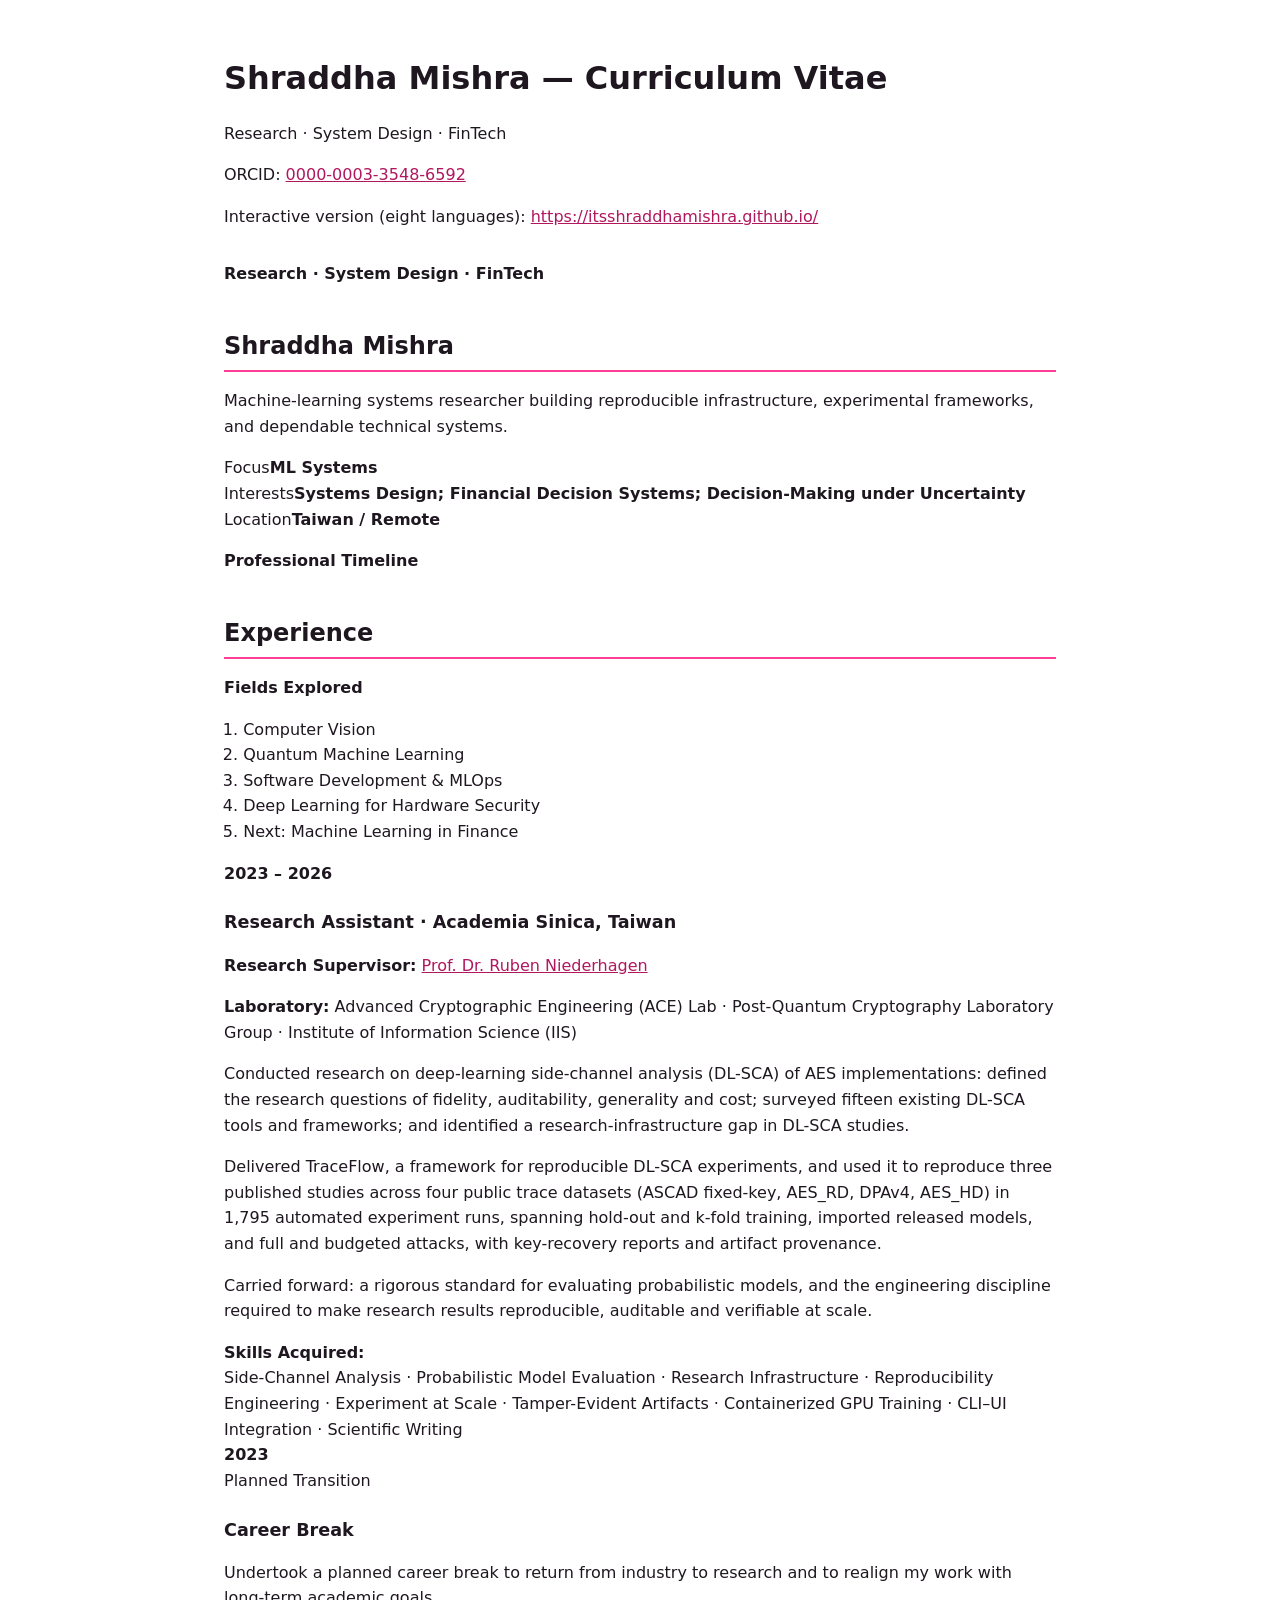
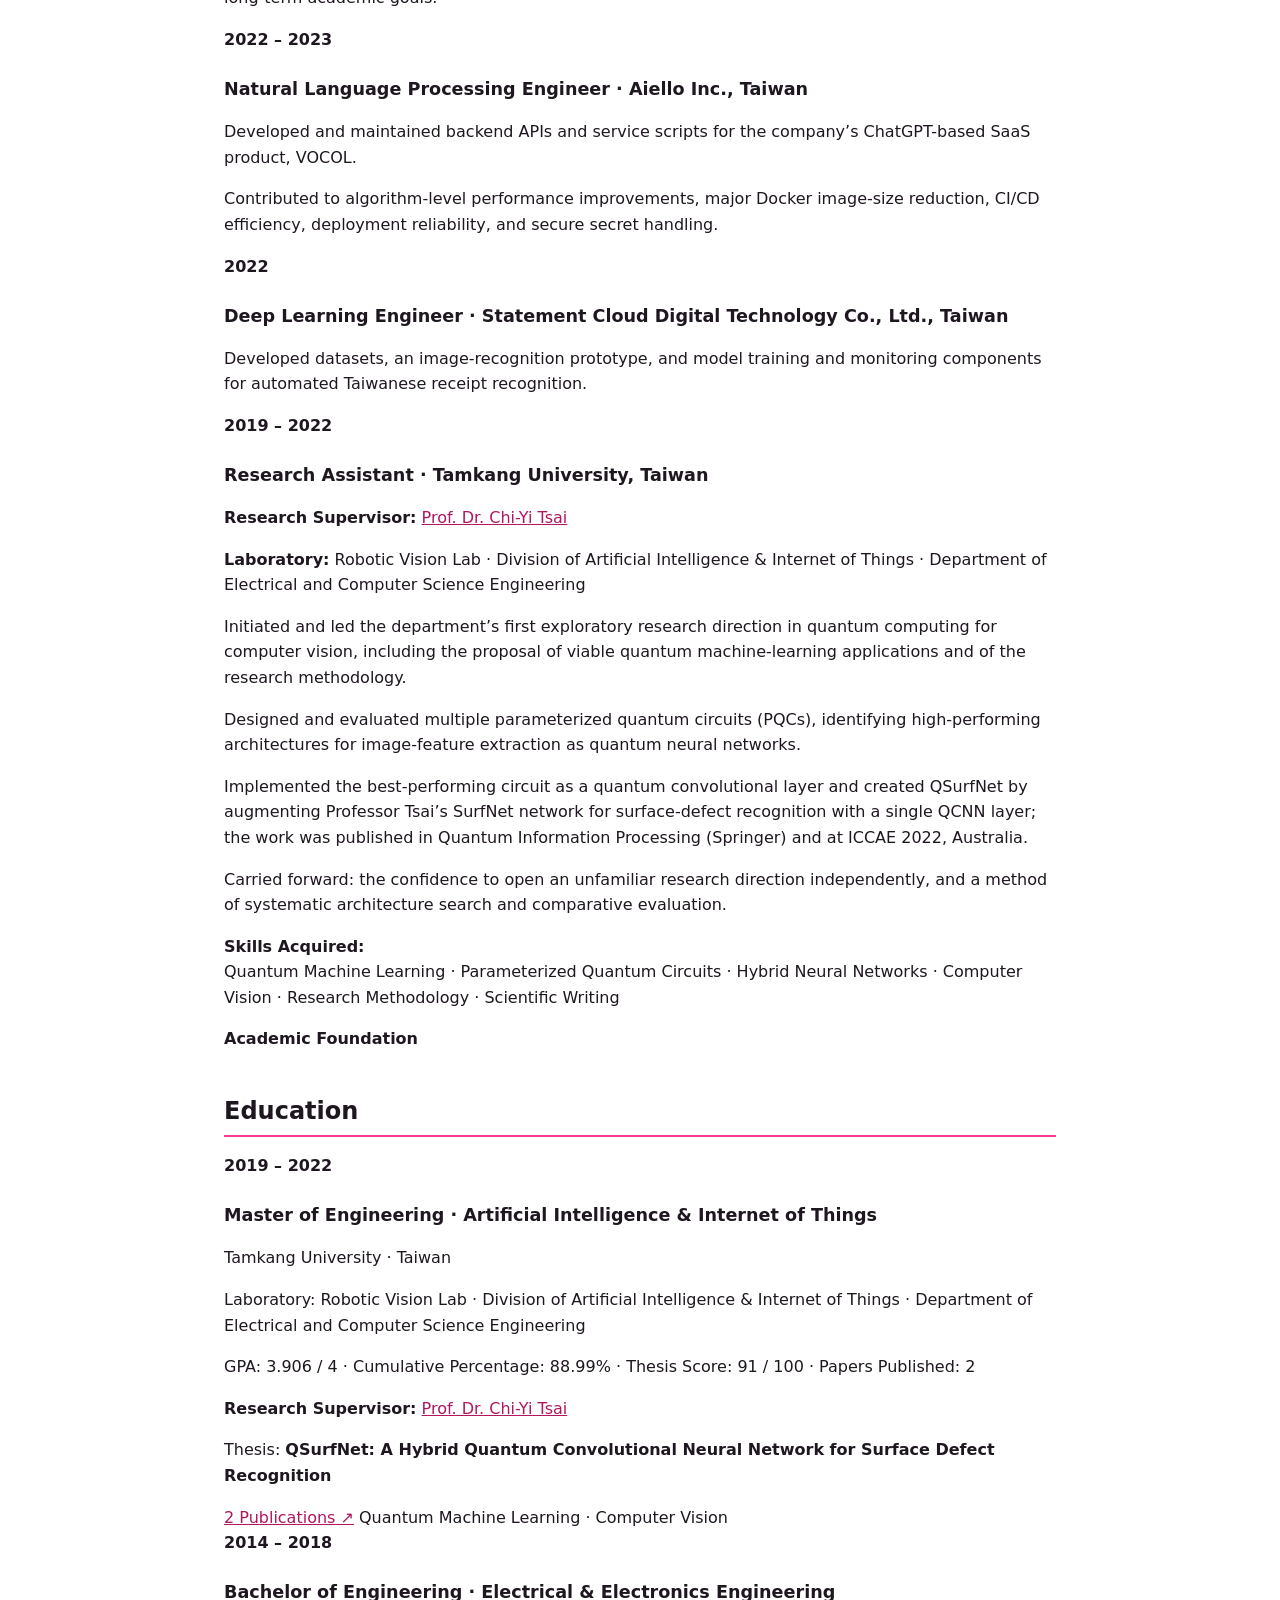
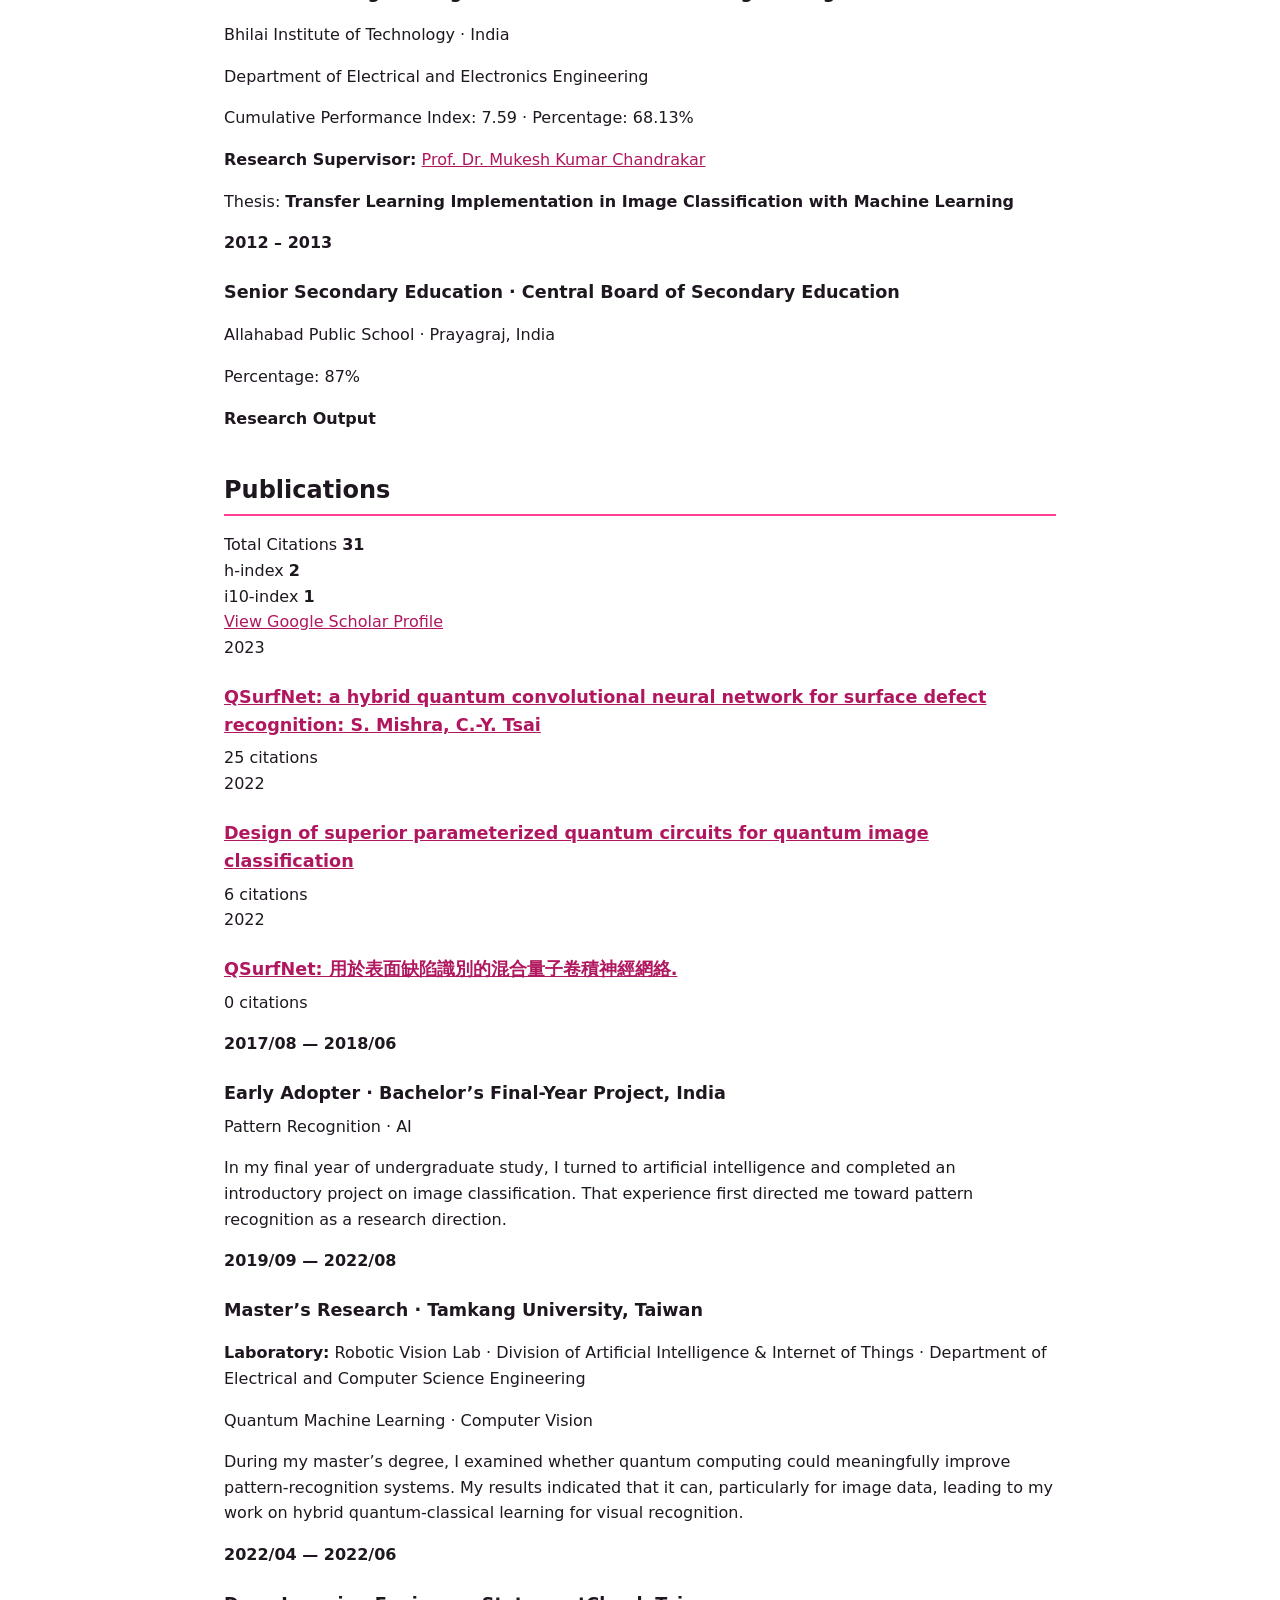
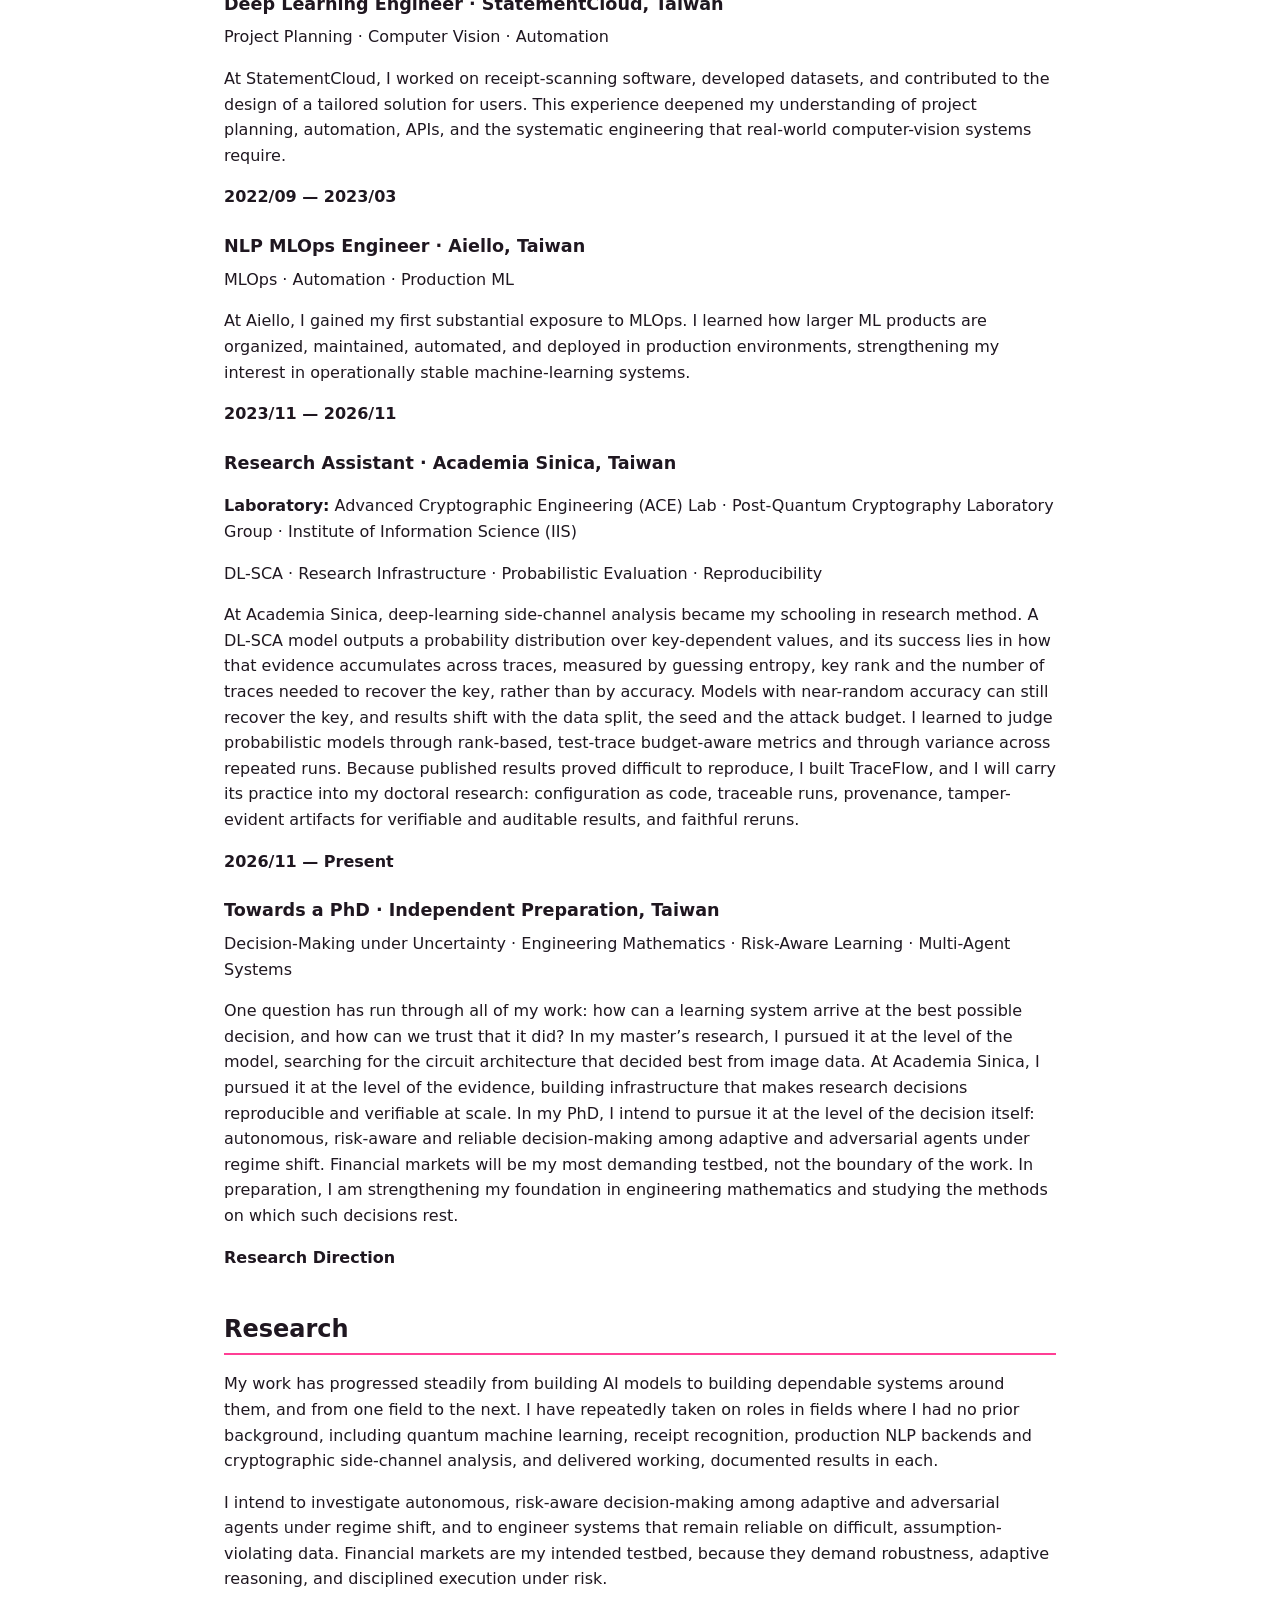
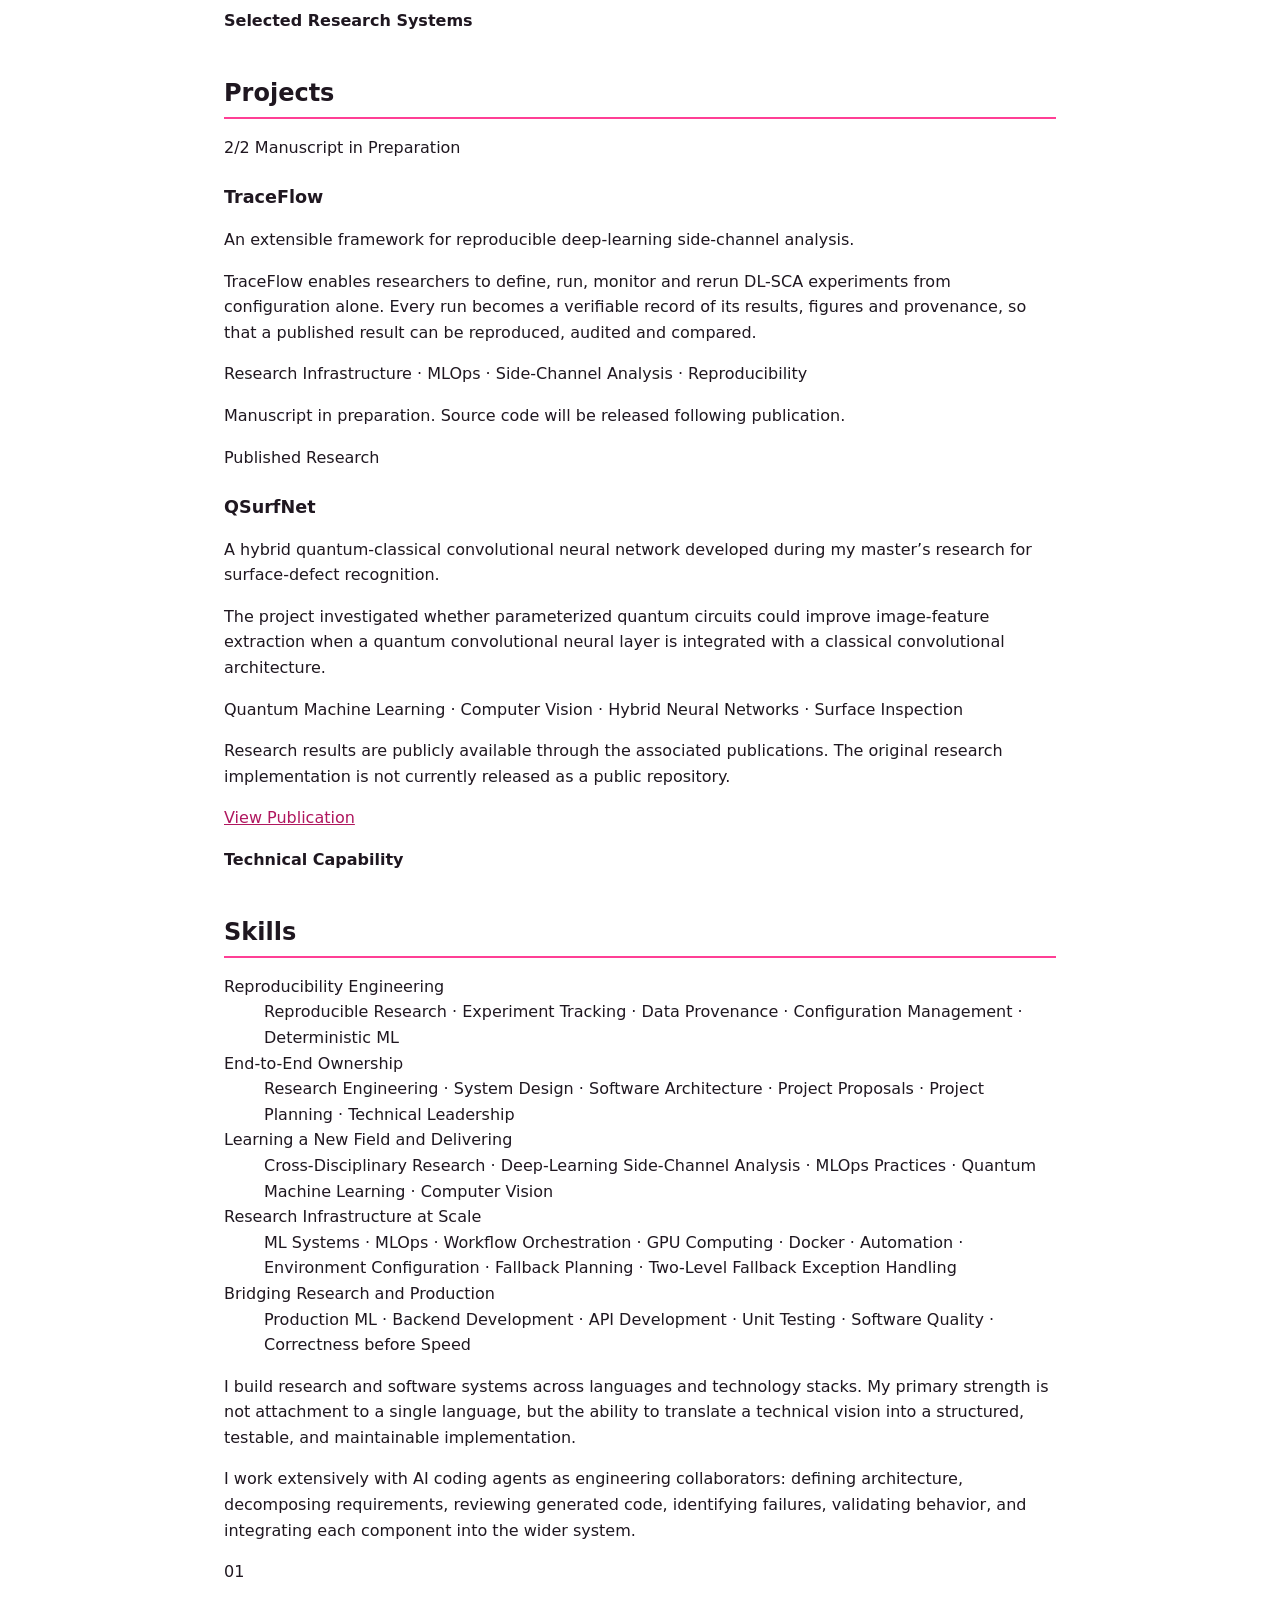
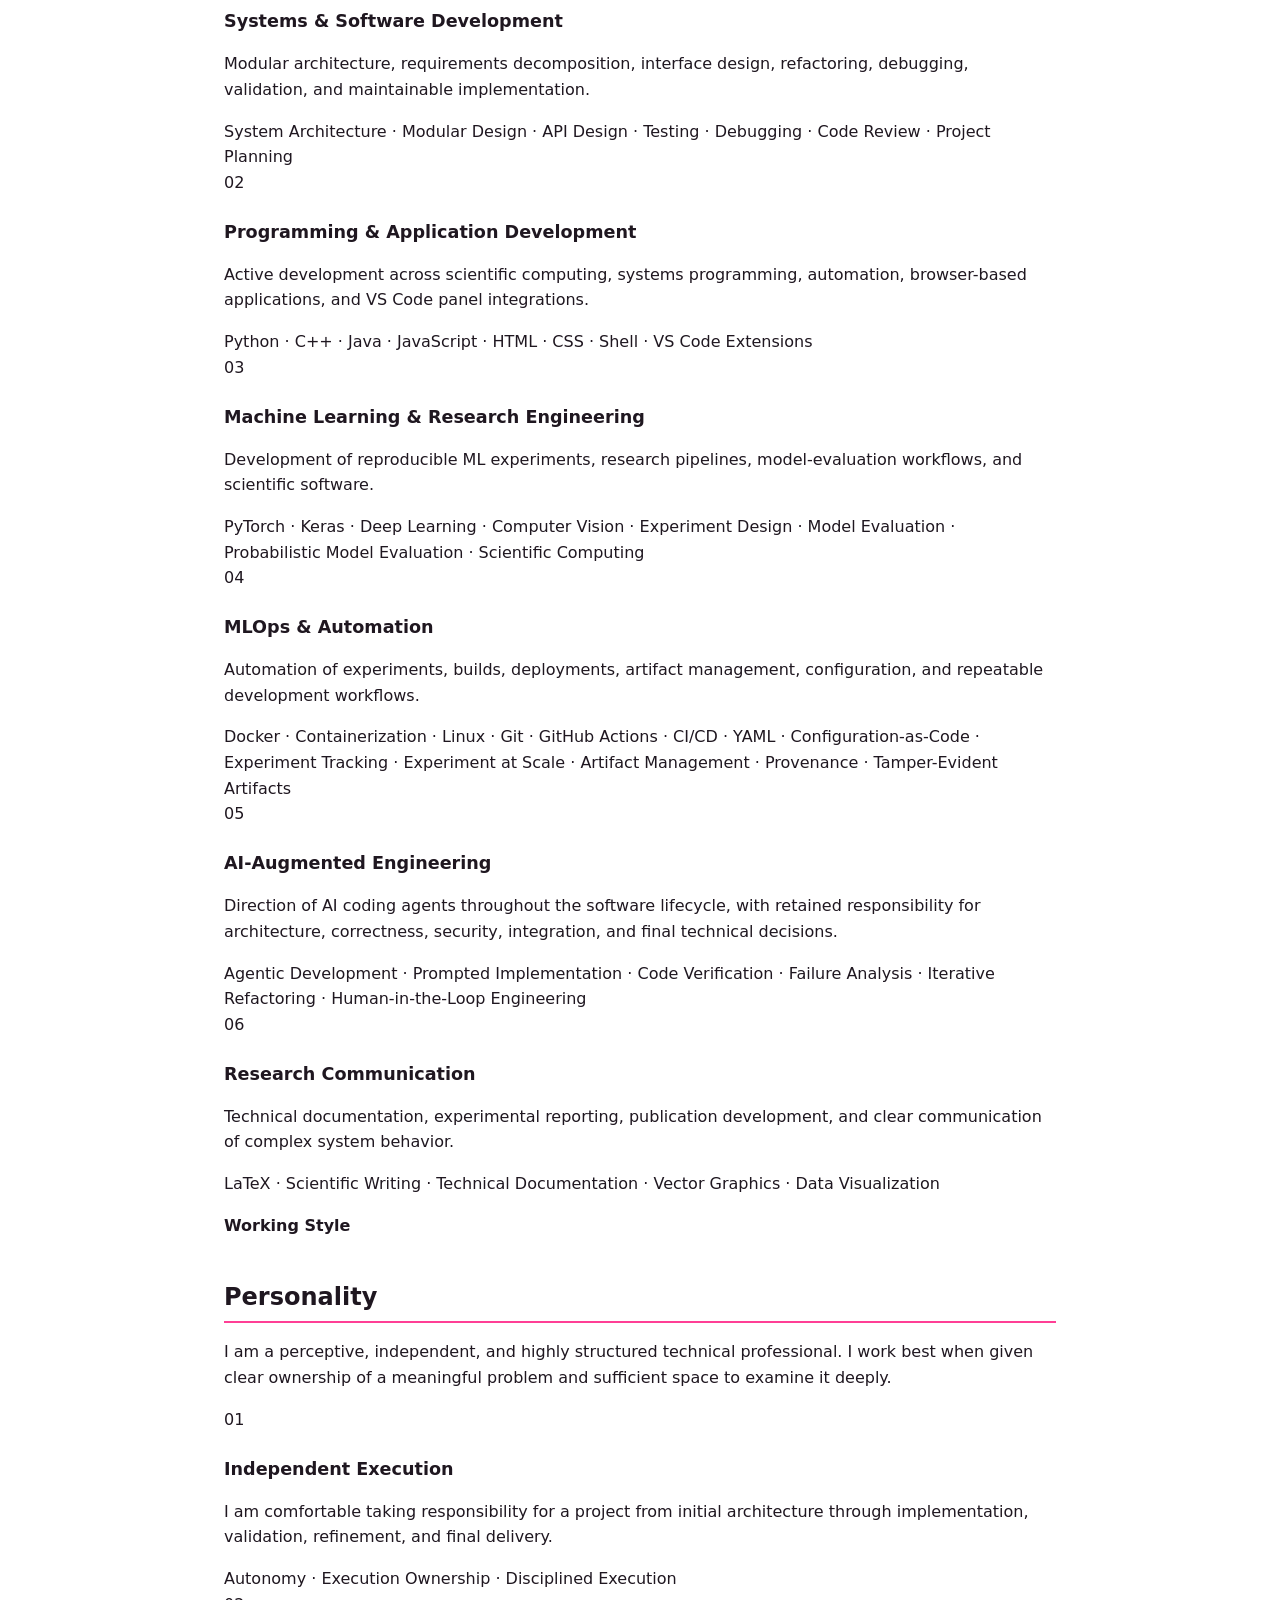
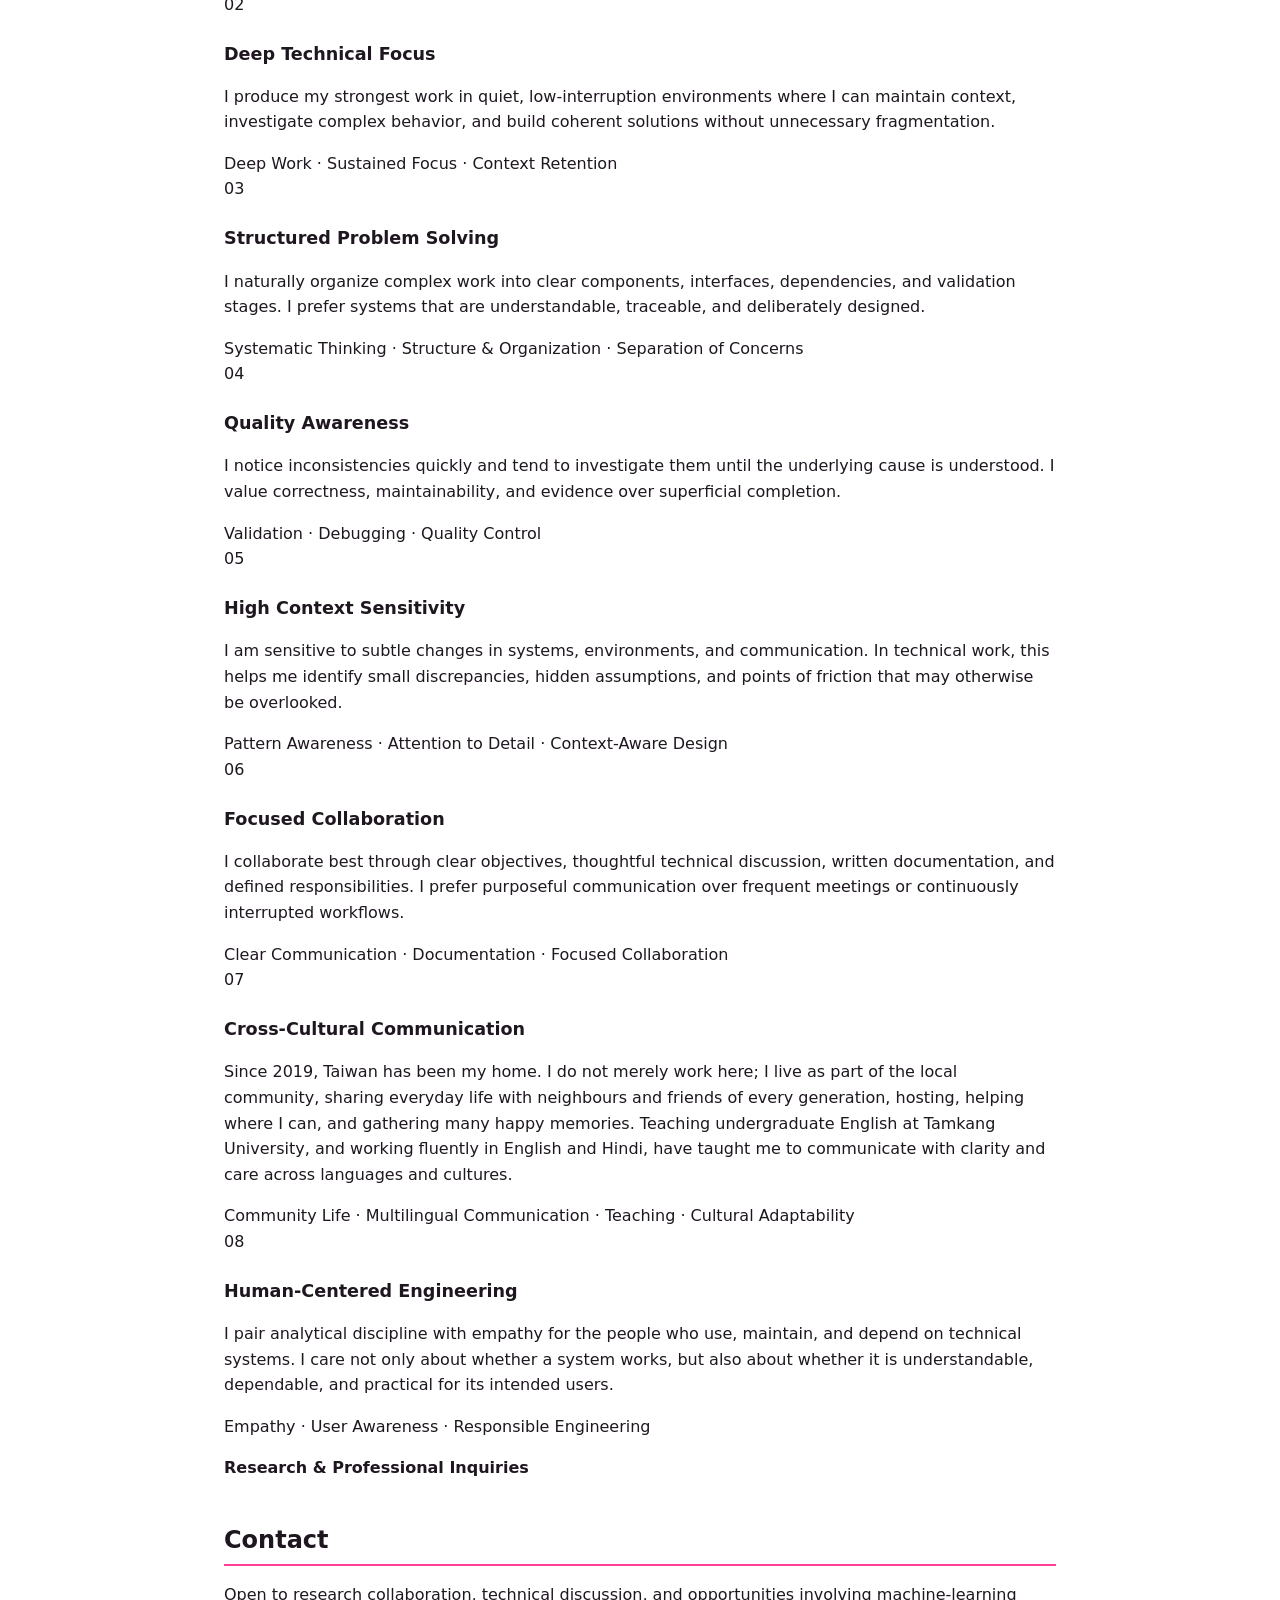
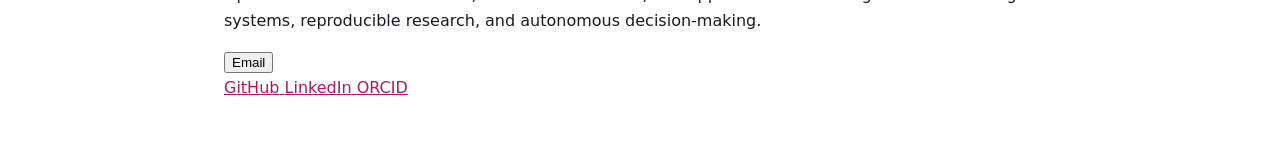
==== commit edc4ef05: "feat: + update bundled digital CV" ====
--- a/cv.html
+++ b/cv.html
@@ -34,7 +34,7 @@
     .section-kicker, .career-year, .education-year, .journey-date,
     .career-field, .career-meta-label, .field-path-label { font-weight: 600; }
     .career-dot, .education-dot, .journey-path, .journey-index,
-    .field-arrow, .status-dot { display: none; }
+    .field-arrow, .status-dot, .field-strip { display: none; }
     ol, ul { padding-left: 1.2rem; }
     .interactive { margin: 0.5rem 0 2rem; }
     @media (prefers-color-scheme: dark) {
@@ -81,13 +81,13 @@
           <p class="field-path-label">Fields Explored</p>
           <ol>
             
-            <li class="field-chip">Computer Vision</li>
+            <li class="field-chip" data-field="0">Computer Vision</li>
             <li class="field-arrow" aria-hidden="true">↓</li>
-            <li class="field-chip">Quantum Machine Learning</li>
+            <li class="field-chip" data-field="1">Quantum Machine Learning</li>
             <li class="field-arrow" aria-hidden="true">↓</li>
-            <li class="field-chip">Software Development &amp; MLOps</li>
+            <li class="field-chip" data-field="2">Software Development &amp; MLOps</li>
             <li class="field-arrow" aria-hidden="true">↓</li>
-            <li class="field-chip">Deep Learning for Hardware Security</li>
+            <li class="field-chip" data-field="3">Deep Learning for Hardware Security</li>
             <li class="field-arrow" aria-hidden="true">↓</li>
             <li class="field-chip field-path-next">
               <span>Next:</span>
@@ -98,8 +98,13 @@
       </header>
 
       <div class="career-timeline">
+        <span class="field-strip-sentinel" aria-hidden="true"></span>
         
-        <article class="career-entry">
+        
+        <article
+          class="career-entry"
+          data-fields="3 2"
+        >
           <div class="career-marker">
             <span class="career-year">2023 – 2026</span>
             <span class="career-dot"></span>
@@ -112,8 +117,6 @@
               Research Assistant
               <span>· Academia Sinica, Taiwan</span>
             </h3>
-
-            <p class="career-field">Deep Learning for Hardware Security · DL-SCA</p>
 
             
             <p class="career-meta">
@@ -142,7 +145,10 @@
             </div>
           </div>
         </article>
-        <article class="career-entry career-break">
+        <article
+          class="career-entry career-break"
+          data-fields=""
+        >
           <div class="career-marker">
             <span class="career-year">2023</span>
             <span class="career-dot"></span>
@@ -160,14 +166,15 @@
 
             
 
-            
-
             <p>Undertook a planned career break to return from industry to research and to realign my work with long-term academic goals.</p>
 
             
           </div>
         </article>
-        <article class="career-entry">
+        <article
+          class="career-entry"
+          data-fields="2"
+        >
           <div class="career-marker">
             <span class="career-year">2022 – 2023</span>
             <span class="career-dot"></span>
@@ -181,8 +188,6 @@
               <span>· Aiello Inc., Taiwan</span>
             </h3>
 
-            <p class="career-field">MLOps · Backend Engineering</p>
-
             
 
             
@@ -192,7 +197,10 @@
             
           </div>
         </article>
-        <article class="career-entry">
+        <article
+          class="career-entry"
+          data-fields="0 2"
+        >
           <div class="career-marker">
             <span class="career-year">2022</span>
             <span class="career-dot"></span>
@@ -206,8 +214,6 @@
               <span>· Statement Cloud Digital Technology Co., Ltd., Taiwan</span>
             </h3>
 
-            <p class="career-field">Computer Vision · Backend Engineering</p>
-
             
 
             
@@ -217,7 +223,10 @@
             
           </div>
         </article>
-        <article class="career-entry">
+        <article
+          class="career-entry"
+          data-fields="1 0"
+        >
           <div class="career-marker">
             <span class="career-year">2019 – 2022</span>
             <span class="career-dot"></span>
@@ -230,8 +239,6 @@
               Research Assistant
               <span>· Tamkang University, Taiwan</span>
             </h3>
-
-            <p class="career-field">Quantum Machine Learning · Computer Vision</p>
 
             
             <p class="career-meta">
